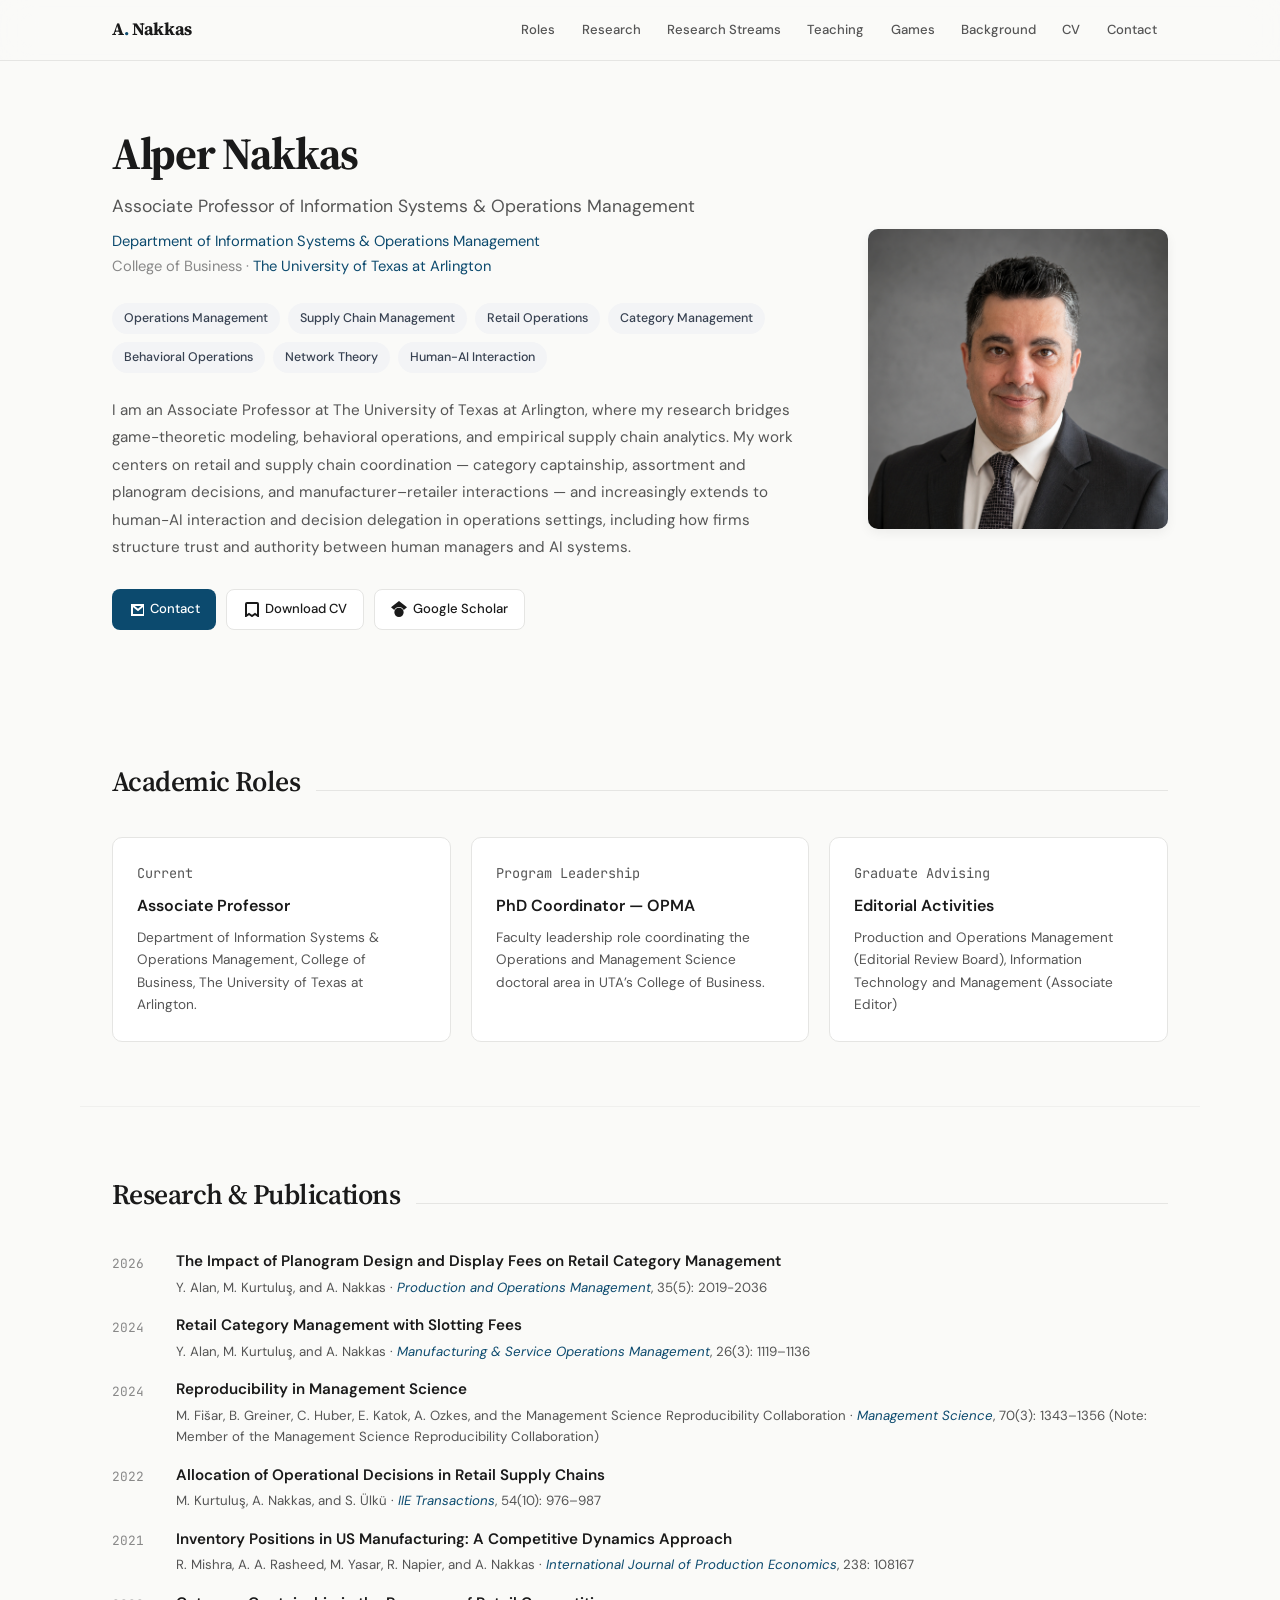
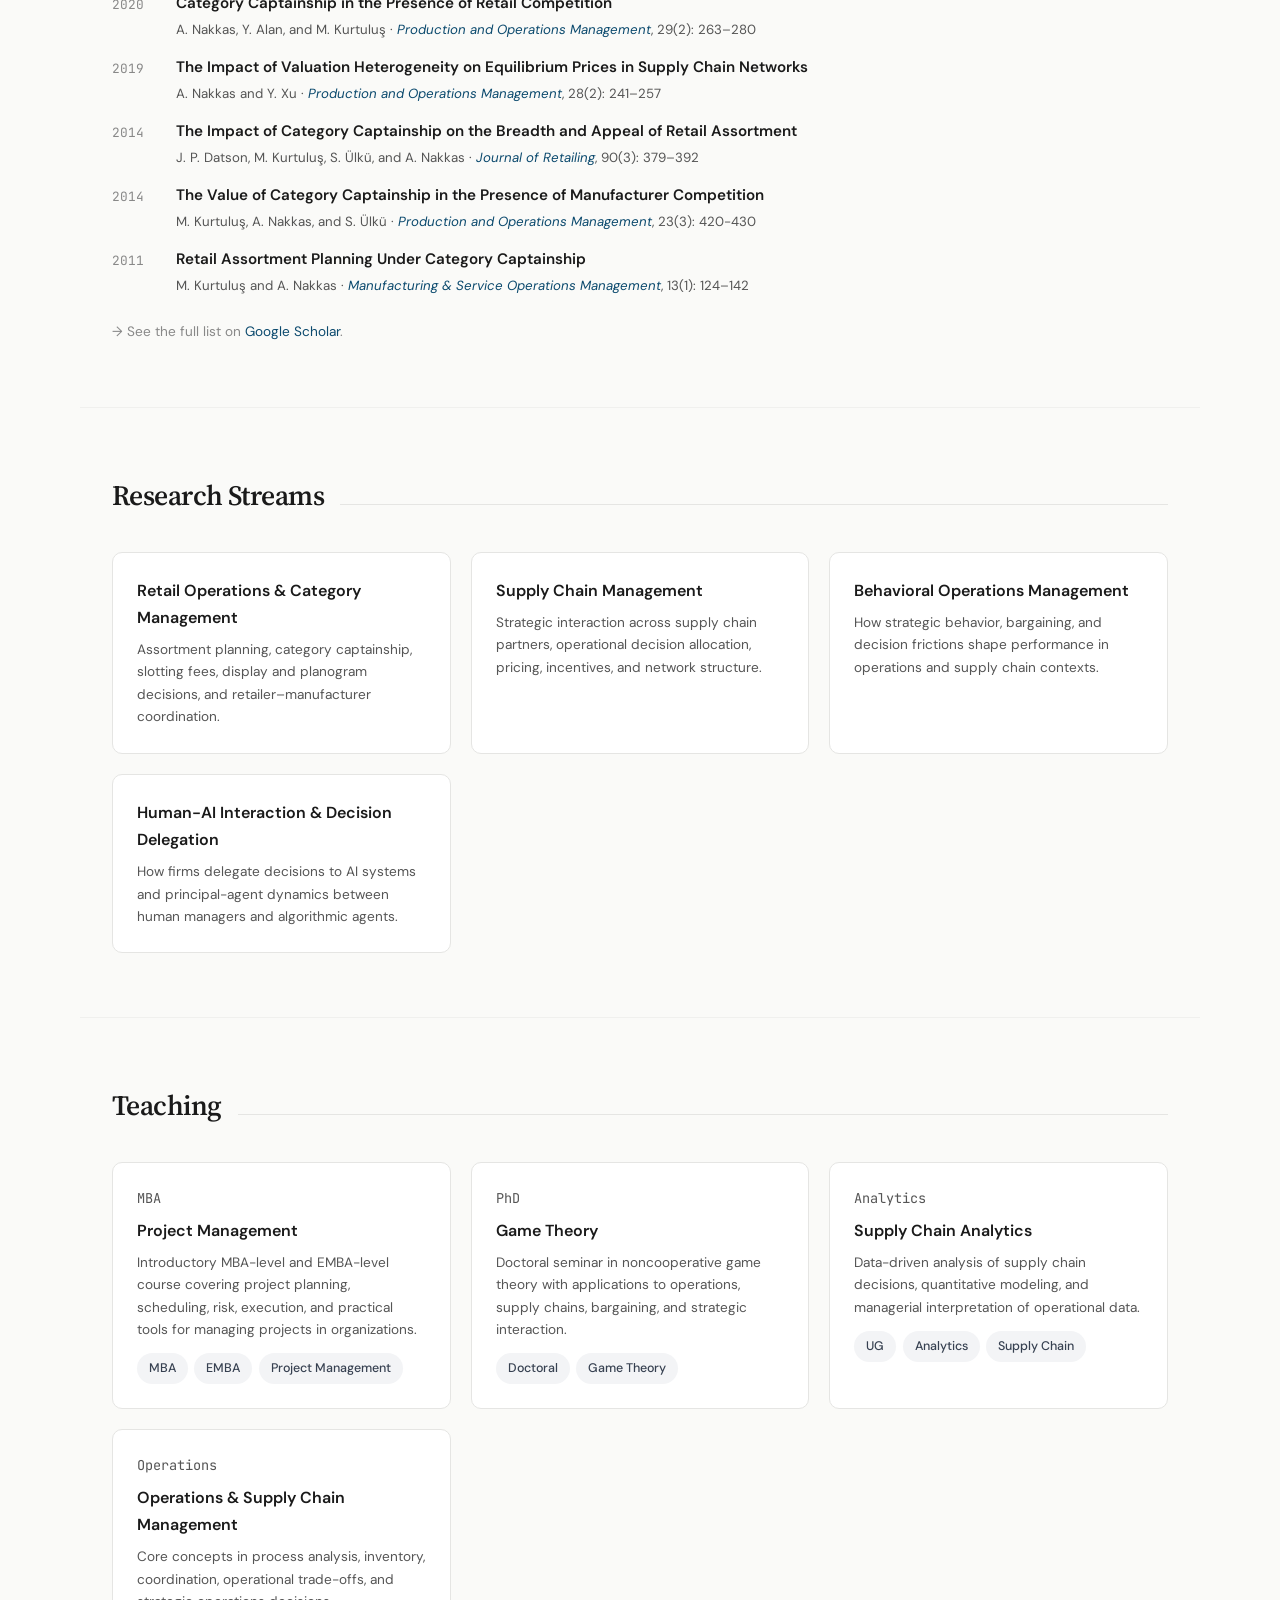
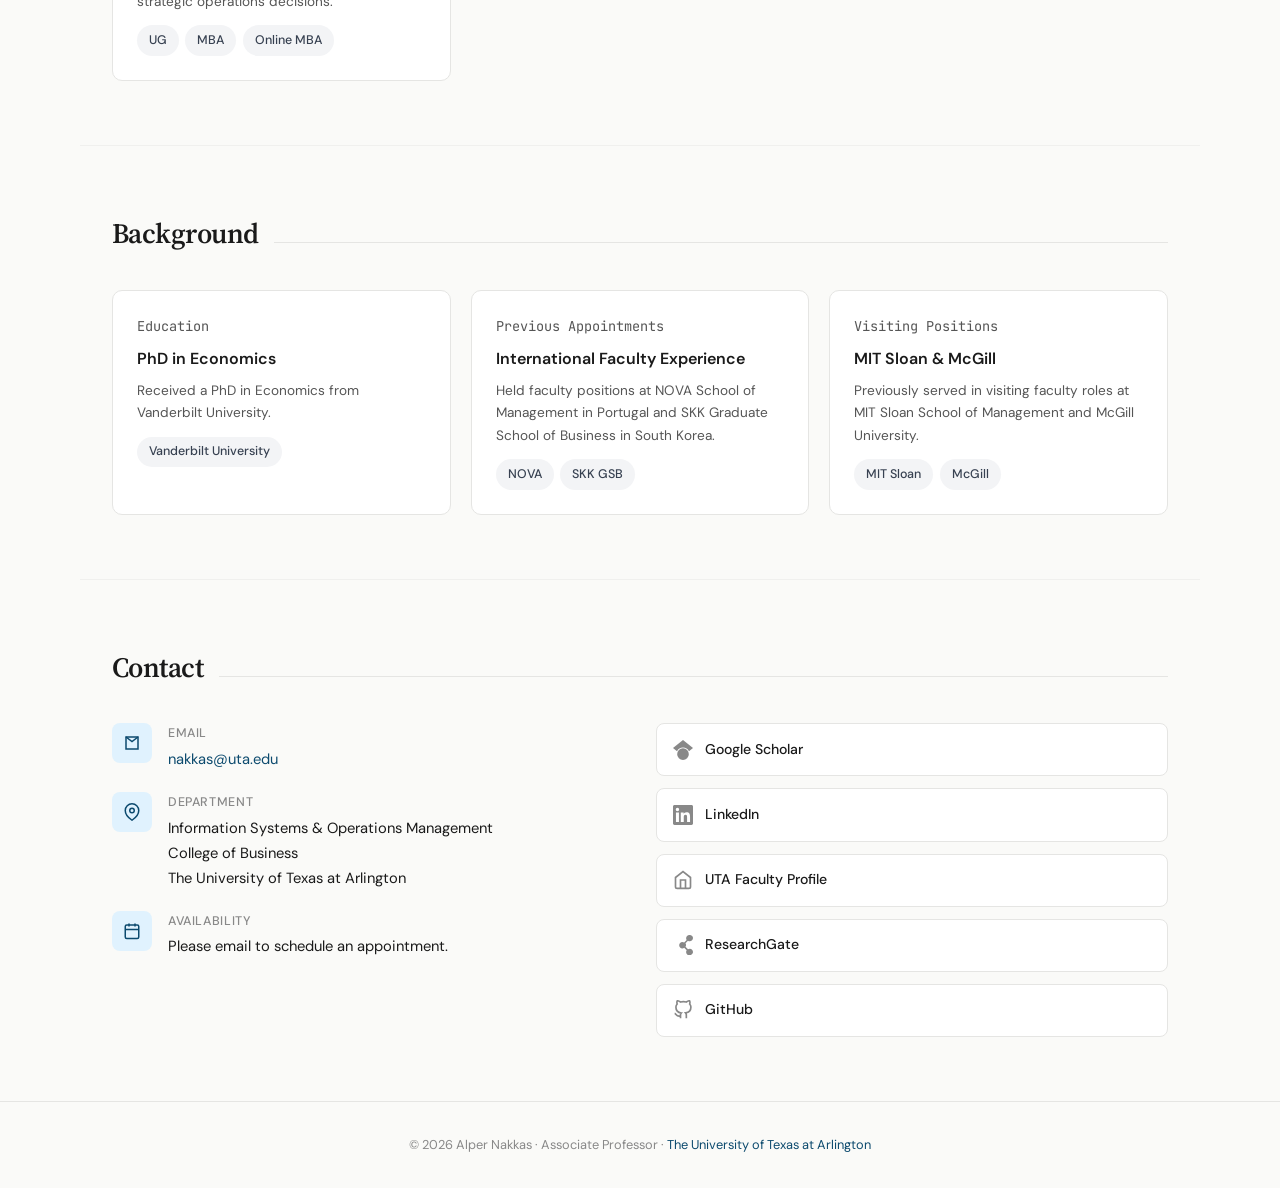
==== index.html @ 740a1074 "Update index.html" ====
<!DOCTYPE html>
<html lang="en">
<head>
    <meta charset="UTF-8">
    <meta name="viewport" content="width=device-width, initial-scale=1.0">
    <title>Dr. Alper Nakkas — Associate Professor, UT Arlington</title>
    <meta name="description" content="Alper Nakkas, Associate Professor of Information Systems and Operations Management at the University of Texas at Arlington. Research in operations management, supply chain management, retail collaboration, category management, and behavioral operations management.">
    <link rel="preconnect" href="https://fonts.googleapis.com">
    <link rel="preconnect" href="https://fonts.gstatic.com" crossorigin>
    <link href="https://fonts.googleapis.com/css2?family=Source+Serif+4:ital,opsz,wght@0,8..60,300;0,8..60,400;0,8..60,600;0,8..60,700;1,8..60,400&family=DM+Sans:ital,opsz,wght@0,9..40,300;0,9..40,400;0,9..40,500;0,9..40,600;1,9..40,400&family=JetBrains+Mono:wght@400;500&display=swap" rel="stylesheet">
    <style>
        :root {
            --bg: #FAFAF8;
            --bg-card: #FFFFFF;
            --text-primary: #1A1A1A;
            --text-secondary: #555555;
            --text-muted: #888888;
            --accent: #0C4A6E;
            --accent-light: #E0F2FE;
            --accent-hover: #075985;
            --border: #E5E5E3;
            --border-light: #F0F0EE;
            --tag-bg: #F3F4F6;
            --tag-text: #374151;
            --shadow-sm: 0 1px 2px rgba(0,0,0,0.04);
            --shadow-md: 0 4px 12px rgba(0,0,0,0.06);
            --shadow-lg: 0 8px 30px rgba(0,0,0,0.08);
            --radius: 10px;
            --serif: 'Source Serif 4', Georgia, serif;
            --sans: 'DM Sans', -apple-system, sans-serif;
            --mono: 'JetBrains Mono', monospace;
        }

        *, *::before, *::after { box-sizing: border-box; margin: 0; padding: 0; }

        html { scroll-behavior: smooth; font-size: 16px; }

        body {
            font-family: var(--sans);
            background: var(--bg);
            color: var(--text-primary);
            line-height: 1.7;
            -webkit-font-smoothing: antialiased;
        }

        nav {
            position: fixed;
            top: 0;
            width: 100%;
            z-index: 100;
            background: rgba(250,250,248,0.85);
            backdrop-filter: blur(16px);
            -webkit-backdrop-filter: blur(16px);
            border-bottom: 1px solid var(--border);
            transition: box-shadow 0.3s;
        }
        nav.scrolled { box-shadow: var(--shadow-sm); }

        .nav-inner {
            max-width: 1120px;
            margin: 0 auto;
            padding: 0 2rem;
            display: flex;
            align-items: center;
            justify-content: space-between;
            height: 60px;
        }
        .nav-logo {
            font-family: var(--serif);
            font-weight: 700;
            font-size: 1.1rem;
            color: var(--text-primary);
            text-decoration: none;
            letter-spacing: -0.02em;
        }
        .nav-logo span { color: var(--accent); }
        .nav-links { display: flex; gap: 0.25rem; align-items: center; }
        .nav-links a {
            text-decoration: none;
            color: var(--text-secondary);
            font-size: 0.82rem;
            font-weight: 500;
            padding: 0.4rem 0.7rem;
            border-radius: 6px;
            transition: all 0.2s;
        }
        .nav-links a:hover, .nav-links a.active {
            color: var(--accent);
            background: var(--accent-light);
        }

        .hamburger {
            display: none;
            background: none;
            border: none;
            cursor: pointer;
            padding: 0.5rem;
        }
        .hamburger svg { display: block; }

        .hero {
            max-width: 1120px;
            margin: 0 auto;
            padding: 8rem 2rem 4rem;
            display: grid;
            grid-template-columns: 1fr 300px;
            gap: 4rem;
            align-items: center;
        }
        .hero-text h1 {
            font-family: var(--serif);
            font-size: 2.8rem;
            font-weight: 700;
            line-height: 1.15;
            letter-spacing: -0.03em;
            margin-bottom: 0.75rem;
        }
        .hero-text .subtitle {
            font-size: 1.1rem;
            color: var(--text-secondary);
            margin-bottom: 0.5rem;
        }
        .hero-text .affiliation {
            font-size: 0.92rem;
            color: var(--text-muted);
            margin-bottom: 1.5rem;
        }
        .hero-text .affiliation a {
            color: var(--accent);
            text-decoration: none;
        }
        .hero-text .affiliation a:hover { text-decoration: underline; }
        .hero-bio {
            font-size: 0.95rem;
            color: var(--text-secondary);
            line-height: 1.8;
            margin-bottom: 1.75rem;
        }
        .hero-links { display: flex; gap: 0.6rem; flex-wrap: wrap; }
        .hero-links a {
            display: inline-flex;
            align-items: center;
            gap: 0.4rem;
            font-size: 0.82rem;
            font-weight: 500;
            padding: 0.5rem 1rem;
            border-radius: 8px;
            text-decoration: none;
            transition: all 0.2s;
        }
        .btn-primary {
            background: var(--accent);
            color: #fff;
        }
        .btn-primary:hover { background: var(--accent-hover); }
        .btn-outline {
            border: 1px solid var(--border);
            color: var(--text-primary);
            background: var(--bg-card);
        }
        .btn-outline:hover { border-color: var(--accent); color: var(--accent); }

        .hero-photo {
            width: 300px;
            border-radius: var(--radius);
            background: linear-gradient(135deg, var(--accent-light), #F0F4F8);
            display: flex;
            align-items: center;
            justify-content: center;
            overflow: hidden;
            box-shadow: var(--shadow-md);
        }
        .hero-photo img {
            width: 100%;
            height: auto;
            display: block;
        }
        .photo-placeholder {
            text-align: center;
            color: var(--accent);
            font-size: 0.85rem;
            padding: 1rem;
        }
        .photo-placeholder svg { margin-bottom: 0.5rem; }

        .interests {
            display: flex;
            gap: 0.5rem;
            flex-wrap: wrap;
            margin-bottom: 1.5rem;
        }
        .tag {
            display: inline-block;
            background: var(--tag-bg);
            color: var(--tag-text);
            font-size: 0.78rem;
            font-weight: 500;
            padding: 0.3rem 0.75rem;
            border-radius: 20px;
        }

        .section {
            max-width: 1120px;
            margin: 0 auto;
            padding: 4rem 2rem;
        }
        .section + .section { border-top: 1px solid var(--border-light); }

        .section-header {
            display: flex;
            align-items: baseline;
            gap: 1rem;
            margin-bottom: 2rem;
        }
        .section-header h2 {
            font-family: var(--serif);
            font-size: 1.75rem;
            font-weight: 600;
            letter-spacing: -0.02em;
        }
        .section-header .line {
            flex: 1;
            height: 1px;
            background: var(--border);
        }

        .card {
            background: var(--bg-card);
            border: 1px solid var(--border);
            border-radius: var(--radius);
            padding: 1.5rem;
            transition: box-shadow 0.25s, border-color 0.25s;
        }
        .card:hover {
            box-shadow: var(--shadow-md);
            border-color: #D1D5DB;
        }
        .card-grid {
            display: grid;
            grid-template-columns: repeat(auto-fill, minmax(320px, 1fr));
            gap: 1.25rem;
        }

        .pub-list { display: flex; flex-direction: column; gap: 1rem; }
        .pub-item {
            display: grid;
            grid-template-columns: 48px 1fr;
            gap: 1rem;
            align-items: start;
        }
        .pub-year {
            font-family: var(--mono);
            font-size: 0.8rem;
            color: var(--text-muted);
            padding-top: 0.15rem;
        }
        .pub-content h3 {
            font-size: 0.95rem;
            font-weight: 600;
            line-height: 1.5;
            margin-bottom: 0.25rem;
        }
        .pub-content h3 a {
            color: var(--text-primary);
            text-decoration: none;
        }
        .pub-content h3 a:hover { color: var(--accent); }
        .pub-meta {
            font-size: 0.83rem;
            color: var(--text-secondary);
            line-height: 1.6;
        }
        .pub-meta em { font-style: italic; color: var(--accent); }
        .pub-links { margin-top: 0.4rem; display: flex; gap: 0.5rem; flex-wrap: wrap; }
        .pub-links a {
            font-size: 0.75rem;
            font-weight: 500;
            padding: 0.2rem 0.6rem;
            border-radius: 5px;
            text-decoration: none;
            border: 1px solid var(--border);
            color: var(--text-secondary);
            transition: all 0.2s;
        }
        .pub-links a:hover { border-color: var(--accent); color: var(--accent); }

        .role-card h3,
        .stream-card h3,
        .course-card h3,
        .profile-card h3 {
            font-size: 1rem;
            font-weight: 600;
            margin-bottom: 0.5rem;
        }

        .role-card p,
        .stream-card p,
        .course-card p,
        .profile-card p {
            font-size: 0.85rem;
            color: var(--text-secondary);
            line-height: 1.65;
        }

        .meta-line {
            font-family: var(--mono);
            font-size: 0.78rem;
            color: var(--accent);
            margin-bottom: 0.45rem;
        }

        .course-tags,
        .profile-tags {
            margin-top: 0.75rem;
            display: flex;
            gap: 0.4rem;
            flex-wrap: wrap;
        }

        .contact-grid {
            display: grid;
            grid-template-columns: 1fr 1fr;
            gap: 2rem;
        }
        .contact-info-list { display: flex; flex-direction: column; gap: 1.25rem; }
        .contact-item {
            display: flex;
            gap: 1rem;
            align-items: start;
        }
        .contact-item .icon-box {
            width: 40px;
            height: 40px;
            border-radius: 8px;
            background: var(--accent-light);
            display: flex;
            align-items: center;
            justify-content: center;
            flex-shrink: 0;
        }
        .contact-item .icon-box svg { color: var(--accent); }
        .contact-item .label {
            font-size: 0.78rem;
            color: var(--text-muted);
            font-weight: 500;
            text-transform: uppercase;
            letter-spacing: 0.05em;
            margin-bottom: 0.15rem;
        }
        .contact-item .value {
            font-size: 0.92rem;
            color: var(--text-primary);
        }
        .contact-item .value a {
            color: var(--accent);
            text-decoration: none;
        }
        .contact-item .value a:hover { text-decoration: underline; }

        .connect-links {
            display: flex;
            flex-direction: column;
            gap: 0.75rem;
        }
        .connect-link {
            display: flex;
            align-items: center;
            gap: 0.75rem;
            padding: 0.85rem 1rem;
            border-radius: 8px;
            border: 1px solid var(--border);
            background: var(--bg-card);
            text-decoration: none;
            color: var(--text-primary);
            font-size: 0.88rem;
            font-weight: 500;
            transition: all 0.2s;
        }
        .connect-link:hover {
            border-color: var(--accent);
            color: var(--accent);
            box-shadow: var(--shadow-sm);
        }
        .connect-link svg { color: var(--text-muted); }
        .connect-link:hover svg { color: var(--accent); }

        footer {
            border-top: 1px solid var(--border);
            padding: 2rem;
            text-align: center;
            font-size: 0.8rem;
            color: var(--text-muted);
        }
        footer a { color: var(--accent); text-decoration: none; }
        footer a:hover { text-decoration: underline; }

        .fade-in {
            opacity: 1;
            transform: translateY(0);
            transition: opacity 0.5s ease, transform 0.5s ease;
        }
        .fade-in.will-animate {
            opacity: 0;
            transform: translateY(16px);
        }
        .fade-in.visible {
            opacity: 1;
            transform: translateY(0);
        }

        @media (max-width: 768px) {
            .hero {
                grid-template-columns: 1fr;
                gap: 2rem;
                padding: 6rem 1.25rem 2.5rem;
            }
            .hero-photo {
                width: 200px;
                order: -1;
                margin: 0 auto;
            }
            .hero-text h1 { font-size: 2rem; }
            .section { padding: 2.5rem 1.25rem; }
            .section-header h2 { font-size: 1.4rem; }
            .card-grid { grid-template-columns: 1fr; }
            .contact-grid { grid-template-columns: 1fr; }
            .nav-links { display: none; }
            .nav-links.open {
                display: flex;
                flex-direction: column;
                position: absolute;
                top: 60px;
                left: 0;
                right: 0;
                background: var(--bg);
                border-bottom: 1px solid var(--border);
                padding: 1rem;
                box-shadow: var(--shadow-md);
            }
            .hamburger { display: block; }
        }
    </style>
</head>
<body>

    <!-- ═══ NAVIGATION ═══ -->
    <nav id="navbar">
        <div class="nav-inner">
            <a href="#" class="nav-logo">A<span>.</span> Nakkas</a>
            <div class="nav-links" id="navLinks">
                <a href="#roles">Roles</a>
                <a href="#research">Research</a>
                <a href="#streams">Research Streams</a>
                <a href="#teaching">Teaching</a>
                <a href="games.html">Games</a> 
                <a href="#profile">Background</a>
                <a href="https://alpernakkas.github.io/cv/AlperNakkas_CV-2026.pdf" target="_blank" rel="noopener">CV</a>
                <a href="#contact">Contact</a>
            </div>
            <button class="hamburger" onclick="document.getElementById('navLinks').classList.toggle('open')" aria-label="Menu">
                <svg width="24" height="24" fill="none" stroke="currentColor" stroke-width="2"><path d="M4 6h16M4 12h16M4 18h16"/></svg>
            </button>
        </div>
    </nav>

    <!-- ═══ HERO ═══ -->
    <section class="hero">
        <div class="hero-text">
            <h1>Alper Nakkas</h1>
            <p class="subtitle">Associate Professor of Information Systems &amp; Operations Management</p>
            <p class="affiliation">
                <a href="https://www.uta.edu/academics/schools-colleges/business/departments/information-systems-and-operations-management" target="_blank" rel="noopener">Department of Information Systems &amp; Operations Management</a><br>
                College of Business · <a href="https://www.uta.edu" target="_blank" rel="noopener">The University of Texas at Arlington</a>
            </p>
            <div class="interests">
                <span class="tag">Operations Management</span>
                <span class="tag">Supply Chain Management</span>
                <span class="tag">Retail Operations</span>
                <span class="tag">Category Management</span>
                <span class="tag">Behavioral Operations</span>
                <span class="tag">Network Theory</span>
                 <span class="tag">Human-AI Interaction </span>
            </div>
            <p class="hero-bio">
               I am an Associate Professor at The University of Texas at Arlington, where my research bridges game-theoretic
               modeling, behavioral operations, and empirical supply chain analytics. My work centers on retail and supply
               chain coordination — category captainship, assortment and planogram decisions, and manufacturer–retailer
               interactions — and increasingly extends to human-AI interaction and decision delegation in operations
               settings, including how firms structure trust and authority between human managers and AI systems.
            </p>
            <div class="hero-links">
                <a href="mailto:nakkas@uta.edu" class="btn-primary">
                    <svg width="16" height="16" fill="none" stroke="currentColor" stroke-width="2"><path d="M4 4h12v10H4z"/><path d="M4 4l6 5 6-5"/></svg>
                    Contact
                </a>
                <a href="https://alpernakkas.github.io/cv/AlperNakkas_CV-2026.pdf" target="_blank" rel="noopener" class="btn-outline">
                    <svg width="16" height="16" fill="none" stroke="currentColor" stroke-width="2"><path d="M12 2H4a1 1 0 00-1 1v12l3-2 3 2 3-2 3 2V3a1 1 0 00-1-1z"/></svg>
                    Download CV
                </a>
                <a href="https://scholar.google.com/citations?hl=en&user=ZWYSu2cAAAAJ" target="_blank" rel="noopener" class="btn-outline">
                    <svg width="16" height="16" viewBox="0 0 24 24" fill="currentColor"><path d="M12 24a7 7 0 1 1 0-14 7 7 0 0 1 0 14zm0-24L0 9.5l4.838 3.94A8 8 0 0 1 12 9a8 8 0 0 1 7.162 4.44L24 9.5z"/></svg>
                    Google Scholar
                </a>
            </div>
        </div>
        <div class="sphere-container">
            <div class="hero-photo">
                <img src="images/an-headshot.png" alt="Dr. Alper Nakkas">
            </div>
        </div>  
    </section>

    <!-- ═══ ROLES ═══ -->
    <section class="section fade-in" id="roles">
        <div class="section-header">
            <h2>Academic Roles</h2>
            <div class="line"></div>
        </div>
        <div class="card-grid">
            <div class="card role-card">
                <p class="meta-line">Current</p>
                <h3>Associate Professor</h3>
                <p>Department of Information Systems &amp; Operations Management, College of Business, The University of Texas at Arlington.</p>
            </div>
            <div class="card role-card">
                <p class="meta-line">Program Leadership</p>
                <h3>PhD Coordinator — OPMA</h3>
                <p>Faculty leadership role coordinating the Operations and Management Science doctoral area in UTA’s College of Business.</p>
            </div>
            <div class="card role-card">
                <p class="meta-line">Graduate Advising</p>
                <h3>Editorial Activities</h3>
                <p> Production and Operations Management (Editorial Review Board), Information Technology and Management (Associate Editor)</p>
            </div>
        </div>
    </section>

    <!-- ═══ RESEARCH & PUBLICATIONS ═══ -->
    <section class="section fade-in" id="research">
        <div class="section-header">
            <h2>Research &amp; Publications</h2>
            <div class="line"></div>
        </div>
        <div class="pub-list">
            <div class="pub-item">
                <div class="pub-year">2026</div>
                <div class="pub-content">
                    <h3><a href="https://doi.org/10.1177/10591478251398330" target="_blank" rel="noopener">The Impact of Planogram Design and Display Fees on Retail Category Management</a></h3>
                    <p class="pub-meta">Y. Alan, M. Kurtuluş, and A. Nakkas  · <em>Production and Operations Management</em>, 35(5): 2019-2036</p>
                </div>
            </div>

            <div class="pub-item">
                <div class="pub-year">2024</div>
                <div class="pub-content">
                    <h3><a href="https://doi.org/10.1287/msom.2022.0143" target="_blank" rel="noopener">Retail Category Management with Slotting Fees</a></h3>
                    <p class="pub-meta">Y. Alan, M. Kurtuluş, and A. Nakkas · <em>Manufacturing &amp; Service Operations Management</em>, 26(3): 1119–1136</p>
                </div>
            </div>

            <div class="pub-item">
                <div class="pub-year">2024</div>
                <div class="pub-content">
                    <h3><a href="https://doi.org/10.1287/mnsc.2023.03556" target="_blank" rel="noopener">Reproducibility in Management Science</a></h3>
                    <p class="pub-meta">M. Fišar, B. Greiner, C. Huber, E. Katok, A. Ozkes, and the Management Science Reproducibility Collaboration · <em>Management Science</em>, 70(3): 1343–1356 (Note: Member of the Management Science Reproducibility Collaboration)</p>
                </div>
            </div>

            <div class="pub-item">
                <div class="pub-year">2022</div>
                <div class="pub-content">
                    <h3><a href="https://doi.org/10.1080/24725854.2021.2008065" target="_blank" rel="noopener">Allocation of Operational Decisions in Retail Supply Chains</a></h3>
                    <p class="pub-meta">M. Kurtuluş, A. Nakkas, and S. Ülkü · <em>IIE Transactions</em>, 54(10): 976–987</p>
                </div>
            </div>

            <div class="pub-item">
                <div class="pub-year">2021</div>
                <div class="pub-content">
                    <h3><a href="https://doi.org/10.1016/j.ijpe.2021.108167" target="_blank" rel="noopener">Inventory Positions in US Manufacturing: A Competitive Dynamics Approach</a></h3>
                    <p class="pub-meta">R. Mishra, A. A. Rasheed, M. Yasar, R. Napier, and A. Nakkas · <em>International Journal of Production Economics</em>, 238: 108167</p>
                </div>
            </div>

            <div class="pub-item">
                <div class="pub-year">2020</div>
                <div class="pub-content">
                    <h3><a href="https://doi.org/10.1111/poms.13109" target="_blank" rel="noopener">Category Captainship in the Presence of Retail Competition</a></h3>
                    <p class="pub-meta"> A. Nakkas, Y. Alan, and M. Kurtuluş · <em>Production and Operations Management</em>, 29(2): 263–280</p>
                </div>
            </div>

            <div class="pub-item">
                <div class="pub-year">2019</div>
                <div class="pub-content">
                    <h3><a href="https://doi.org/10.1111/poms.12901" target="_blank" rel="noopener">The Impact of Valuation Heterogeneity on Equilibrium Prices in Supply Chain Networks</a></h3>
                    <p class="pub-meta">A. Nakkas and Y. Xu · <em>Production and Operations Management</em>, 28(2): 241–257</p>
                </div>
            </div>

            <div class="pub-item">
                <div class="pub-year">2014</div>
                <div class="pub-content">
                    <h3><a href="https://doi.org/10.1016/j.jretai.2014.02.001" target="_blank" rel="noopener">The Impact of Category Captainship on the Breadth and Appeal of Retail Assortment</a></h3>
                    <p class="pub-meta">J. P. Datson, M. Kurtuluş, S. Ülkü, and A. Nakkas · <em>Journal of Retailing</em>, 90(3): 379–392</p>
                </div>
            </div>

            <div class="pub-item">
                <div class="pub-year">2014</div>
                <div class="pub-content">
                    <h3><a href="https://doi.org/10.1111/poms.12062" target="_blank" rel="noopener">The Value of Category Captainship in the Presence of Manufacturer Competition</a></h3>
                    <p class="pub-meta"> M. Kurtuluş, A. Nakkas, and S. Ülkü · <em>Production and Operations Management</em>, 23(3): 420-430</p>
                </div>
            </div>

            <div class="pub-item">
                <div class="pub-year">2011</div>
                <div class="pub-content">
                    <h3><a href="https://doi.org/10.1287/msom.1100.0309" target="_blank" rel="noopener">Retail Assortment Planning Under Category Captainship</a></h3>
                    <p class="pub-meta">M. Kurtuluş and A. Nakkas · <em>Manufacturing &amp; Service Operations Management</em>, 13(1): 124–142</p>
                </div>
            </div>
        </div>

        <p style="margin-top:1.5rem; font-size:0.85rem; color:var(--text-muted);">
            → See the full list on
            <a href="https://scholar.google.com/citations?hl=en&user=ZWYSu2cAAAAJ" style="color:var(--accent); text-decoration:none;" target="_blank" rel="noopener">Google Scholar</a>.
    </section>

    <!-- ═══ RESEARCH STREAMS ═══ -->
    <section class="section fade-in" id="streams">
        <div class="section-header">
            <h2>Research Streams</h2>
            <div class="line"></div>
        </div>
        <div class="card-grid">
            <div class="card stream-card">
                <h3>Retail Operations &amp; Category Management</h3>
                <p>Assortment planning, category captainship, slotting fees, display and planogram decisions, and retailer–manufacturer coordination.</p>
            </div>
            <div class="card stream-card">
                <h3>Supply Chain Management</h3>
                <p>Strategic interaction across supply chain partners, operational decision allocation, pricing, incentives, and network structure.</p>
            </div>
            <div class="card stream-card">
                <h3>Behavioral Operations Management</h3>
                <p>How strategic behavior, bargaining, and decision frictions shape performance in operations and supply chain contexts.</p>
            </div>
            <div class="card stream-card">
                <h3>Human-AI Interaction & Decision Delegation</h3>
                <p>How firms delegate decisions to AI systems and principal-agent dynamics between human managers and algorithmic agents.</p>
            </div>
        </div>
    </section>

    <!-- ═══ TEACHING ═══ -->
    <section class="section fade-in" id="teaching">
        <div class="section-header">
            <h2>Teaching</h2>
            <div class="line"></div>
        </div>
        <div class="card-grid">
            <div class="card course-card">
                <p class="meta-line">MBA</p>
                <h3>Project Management</h3>
                <p>Introductory MBA-level and EMBA-level course covering project planning, scheduling, risk, execution, and practical tools for managing projects in organizations.</p>
                <div class="course-tags">
                    <span class="tag">MBA</span>
                    <span class="tag">EMBA</span>
                    <span class="tag">Project Management</span>
                </div>
            </div>
            <div class="card course-card">
                <p class="meta-line">PhD</p>
                <h3>Game Theory</h3>
                <p>Doctoral seminar in noncooperative game theory with applications to operations, supply chains, bargaining, and strategic interaction.</p>
                <div class="course-tags">
                    <span class="tag">Doctoral</span>
                    <span class="tag">Game Theory</span>
                </div>
            </div>
            <div class="card course-card">
                <p class="meta-line">Analytics</p>
                <h3>Supply Chain Analytics</h3>
                <p>Data-driven analysis of supply chain decisions, quantitative modeling, and managerial interpretation of operational data.</p>
                <div class="course-tags">
                    <span class="tag">UG</span>
                    <span class="tag">Analytics</span>
                    <span class="tag">Supply Chain</span>
                </div>
            </div>
            <div class="card course-card">
                <p class="meta-line">Operations</p>
                <h3>Operations &amp; Supply Chain Management</h3>
                <p>Core concepts in process analysis, inventory, coordination, operational trade-offs, and strategic operations decisions.</p>
                <div class="course-tags">
                    <span class="tag">UG</span>
                    <span class="tag">MBA</span>
                    <span class="tag">Online MBA</span>
                </div>
            </div>
        </div>
    </section>

    <!-- ═══ BACKGROUND ═══ -->
    <section class="section fade-in" id="profile">
        <div class="section-header">
            <h2>Background</h2>
            <div class="line"></div>
        </div>
        <div class="card-grid">
            <div class="card profile-card">
                <p class="meta-line">Education</p>
                <h3>PhD in Economics</h3>
                <p>Received a PhD in Economics from Vanderbilt University.</p>
                <div class="profile-tags">
                    <span class="tag">Vanderbilt University</span>
                </div>
            </div>
            <div class="card profile-card">
                <p class="meta-line">Previous Appointments</p>
                <h3>International Faculty Experience</h3>
                <p>Held faculty positions at NOVA School of Management in Portugal and SKK Graduate School of Business in South Korea.</p>
                <div class="profile-tags">
                    <span class="tag">NOVA</span>
                    <span class="tag">SKK GSB</span>
                </div>
            </div>
            <div class="card profile-card">
                <p class="meta-line">Visiting Positions</p>
                <h3>MIT Sloan &amp; McGill</h3>
                <p>Previously served in visiting faculty roles at MIT Sloan School of Management and McGill University.</p>
                <div class="profile-tags">
                    <span class="tag">MIT Sloan</span>
                    <span class="tag">McGill</span>
                </div>
            </div>
        </div>
    </section>

    <!-- ═══ CONTACT ═══ -->
    <section class="section fade-in" id="contact">
        <div class="section-header">
            <h2>Contact</h2>
            <div class="line"></div>
        </div>
        <div class="contact-grid">
            <div class="contact-info-list">
                <div class="contact-item">
                    <div class="icon-box">
                        <svg width="18" height="18" fill="none" stroke="currentColor" stroke-width="2" viewBox="0 0 24 24"><path d="M4 4h16v16H4z"/><path d="M4 4l8 6 8-6"/></svg>
                    </div>
                    <div>
                        <p class="label">Email</p>
                        <p class="value"><a href="mailto:nakkas@uta.edu">nakkas@uta.edu</a></p>
                    </div>
                </div>

                <div class="contact-item">
                    <div class="icon-box">
                        <svg width="18" height="18" fill="none" stroke="currentColor" stroke-width="2" viewBox="0 0 24 24"><path d="M21 10c0 7-9 13-9 13s-9-6-9-13a9 9 0 0118 0z"/><circle cx="12" cy="10" r="3"/></svg>
                    </div>
                    <div>
                        <p class="label">Department</p>
                        <p class="value">Information Systems &amp; Operations Management<br>College of Business<br>The University of Texas at Arlington</p>
                    </div>
                </div>

                <div class="contact-item">
                    <div class="icon-box">
                        <svg width="18" height="18" fill="none" stroke="currentColor" stroke-width="2" viewBox="0 0 24 24"><rect x="3" y="4" width="18" height="18" rx="2"/><path d="M16 2v4M8 2v4M3 10h18"/></svg>
                    </div>
                    <div>
                        <p class="label">Availability</p>
                        <p class="value">Please email to schedule an appointment.</p>
                    </div>
                </div>
            </div>

            <div class="connect-links">
                <a href="https://scholar.google.com/citations?hl=en&user=ZWYSu2cAAAAJ" target="_blank" class="connect-link">
                    <svg width="20" height="20" viewBox="0 0 24 24" fill="currentColor"><path d="M12 24a7 7 0 1 1 0-14 7 7 0 0 1 0 14zm0-24L0 9.5l4.838 3.94A8 8 0 0 1 12 9a8 8 0 0 1 7.162 4.44L24 9.5z"/></svg>
                    Google Scholar
                </a>
                <a href="https://www.linkedin.com/in/alper-nakkas-0762641a/" target="_blank" class="connect-link">
                    <svg width="20" height="20" viewBox="0 0 24 24" fill="currentColor"><path d="M20.447 20.452h-3.554v-5.569c0-1.328-.027-3.037-1.852-3.037-1.853 0-2.136 1.445-2.136 2.939v5.667H9.351V9h3.414v1.561h.046c.477-.9 1.637-1.85 3.37-1.85 3.601 0 4.267 2.37 4.267 5.455v6.286zM5.337 7.433a2.062 2.062 0 01-2.063-2.065 2.064 2.064 0 112.063 2.065zm1.782 13.019H3.555V9h3.564v11.452zM22.225 0H1.771C.792 0 0 .774 0 1.729v20.542C0 23.227.792 24 1.771 24h20.451C23.2 24 24 23.227 24 22.271V1.729C24 .774 23.2 0 22.222 0h.003z"/></svg>
                    LinkedIn
                </a>
                <a href="https://www.uta.edu/academics/faculty/profile?user=nakkas" target="_blank" class="connect-link">
                    <svg width="20" height="20" fill="none" stroke="currentColor" stroke-width="2" viewBox="0 0 24 24"><path d="M3 9l9-7 9 7v11a2 2 0 01-2 2H5a2 2 0 01-2-2z"/><path d="M9 22V12h6v10"/></svg>
                    UTA Faculty Profile
                </a>
                <a href="https://www.researchgate.net/profile/Alper-Nakkas-2" target="_blank" class="connect-link">
                    <svg width="20" height="20" viewBox="0 0 24 24" fill="currentColor"><path d="M19.586 0c-2.123 0-3.845 1.726-3.845 3.855 0 .803.241 1.546.666 2.166l-2.99 2.996c-.62-.424-1.362-.665-2.163-.665-2.123 0-3.845 1.726-3.845 3.855s1.722 3.855 3.845 3.855c.803 0 1.546-.241 2.166-.666l2.996 2.99c-.424.62-.665 1.362-.665 2.163 0 2.123 1.726 3.845 3.855 3.845S24 22.517 24 20.394c0-2.123-1.726-3.845-3.855-3.845-.803 0-1.546.241-2.166.666l-2.996-2.99c.424-.62.665-1.362.665-2.163 0-.803-.241-1.546-.666-2.166l2.99-2.996c.62.424 1.362.665 2.163.665C22.258 7.565 24 5.839 24 3.716 24 1.593 22.274 0 20.145 0h-.559z"/></svg>
                    ResearchGate
                </a>
                <a href="#" class="connect-link">
                    <svg width="20" height="20" fill="none" stroke="currentColor" stroke-width="2" viewBox="0 0 24 24"><path d="M9 19c-5 1.5-5-2.5-7-3m14 6v-3.87a3.37 3.37 0 00-.94-2.61c3.14-.35 6.44-1.54 6.44-7A5.44 5.44 0 0020 4.77 5.07 5.07 0 0019.91 1S18.73.65 16 2.48a13.38 13.38 0 00-7 0C6.27.65 5.09 1 5.09 1A5.07 5.07 0 005 4.77a5.44 5.44 0 00-1.5 3.78c0 5.42 3.3 6.61 6.44 7A3.37 3.37 0 009 18.13V22"/></svg>
                    GitHub
                </a>
            </div>
        </div>
    </section>

    <!-- ═══ FOOTER ═══ -->
    <footer>
        <p>&copy; 2026 Alper Nakkas · Associate Professor · <a href="https://www.uta.edu" target="_blank" rel="noopener">The University of Texas at Arlington</a></p>
    </footer>

    <!-- ═══ SCRIPTS ═══ -->
    <script>
        const nav = document.getElementById('navbar');
        window.addEventListener('scroll', () => {
            nav.classList.toggle('scrolled', window.scrollY > 20);
        });

        document.querySelectorAll('.nav-links a').forEach(link => {
            link.addEventListener('click', () => {
                document.getElementById('navLinks').classList.remove('open');
            });
        });

        document.querySelectorAll('.fade-in').forEach(el => el.classList.add('will-animate'));
        const observer = new IntersectionObserver((entries) => {
            entries.forEach(entry => {
                if (entry.isIntersecting) {
                    entry.target.classList.add('visible');
                }
            });
        }, { threshold: 0.1, rootMargin: '0px 0px -40px 0px' });

        document.querySelectorAll('.fade-in').forEach(el => observer.observe(el));

        const sections = document.querySelectorAll('section[id]');
        const navLinks = document.querySelectorAll('.nav-links a[href^="#"]');

        window.addEventListener('scroll', () => {
            let current = '';
            sections.forEach(section => {
                const sectionTop = section.offsetTop - 90;
                if (window.scrollY >= sectionTop) current = section.getAttribute('id');
            });

            navLinks.forEach(link => {
                link.classList.remove('active');
                if (link.getAttribute('href') === '#' + current) {
                    link.classList.add('active');
                }
            });
        });
    </script>
</body>
</html>
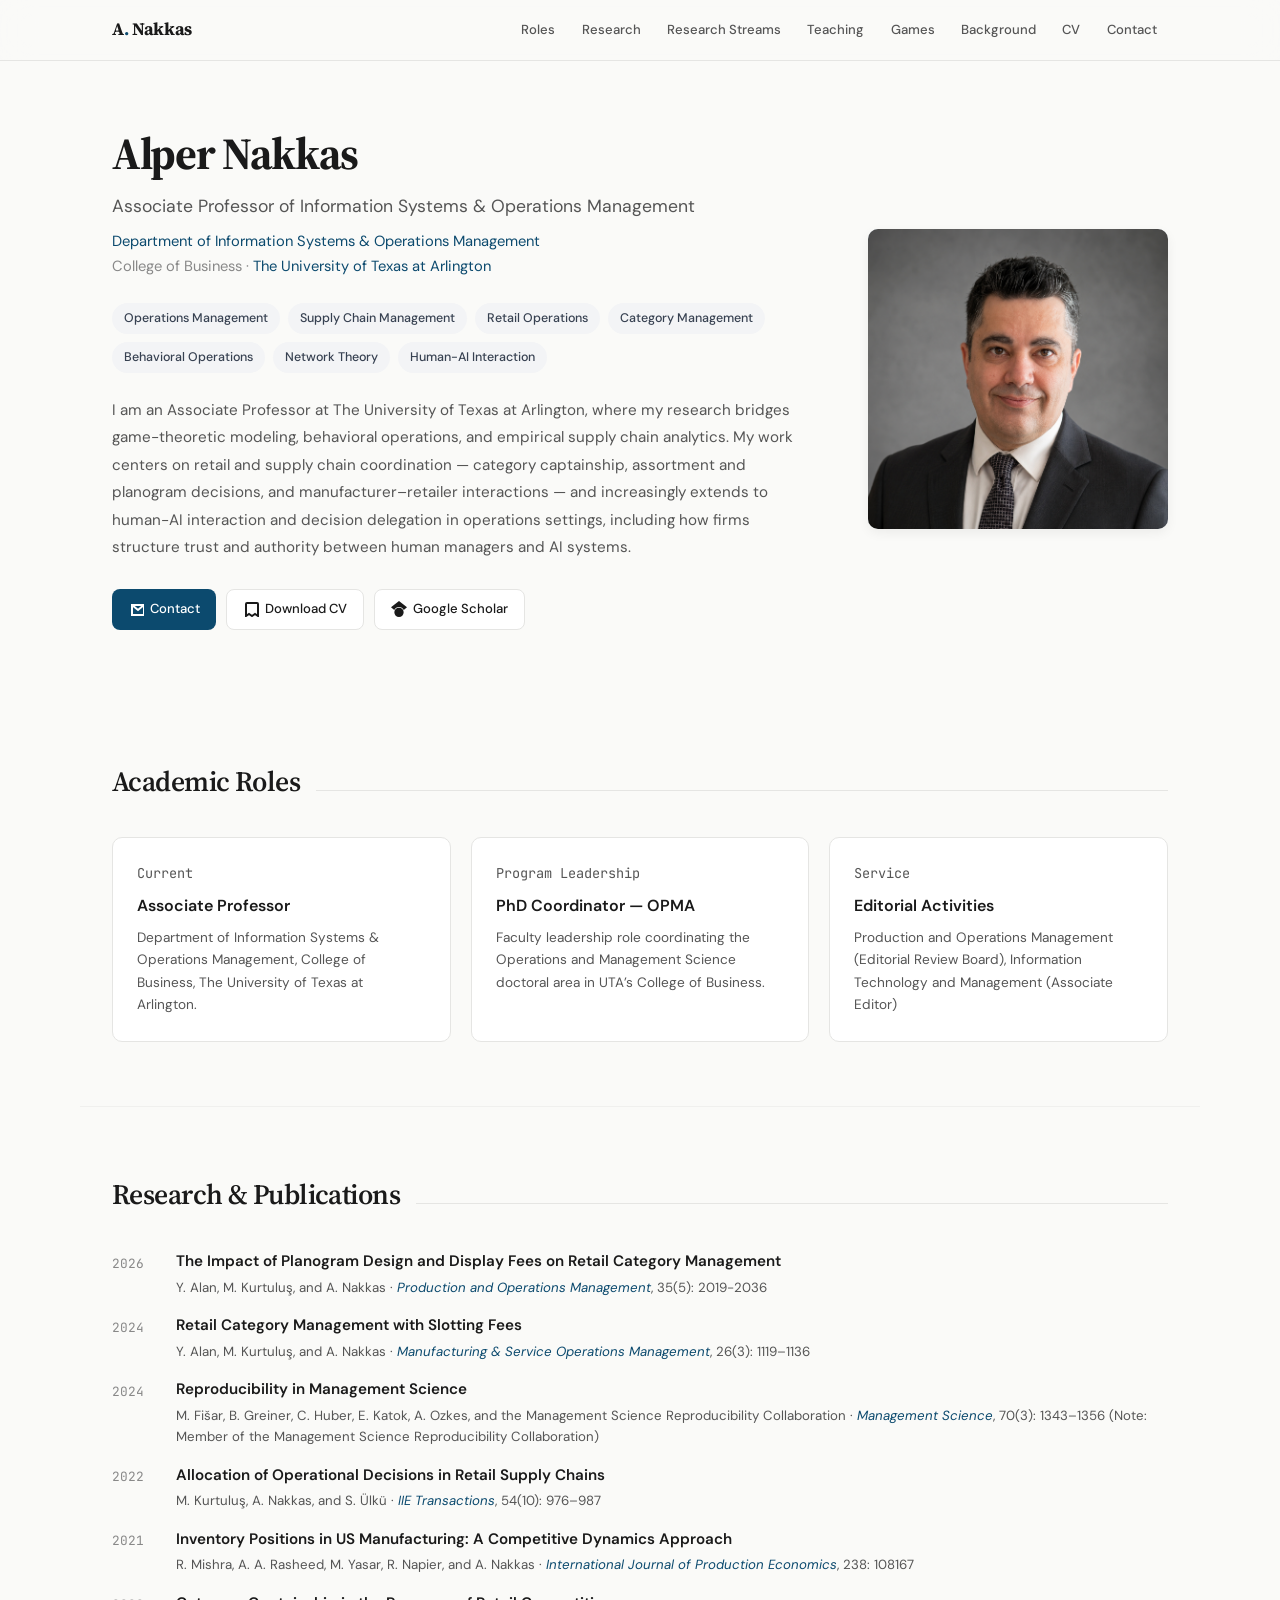
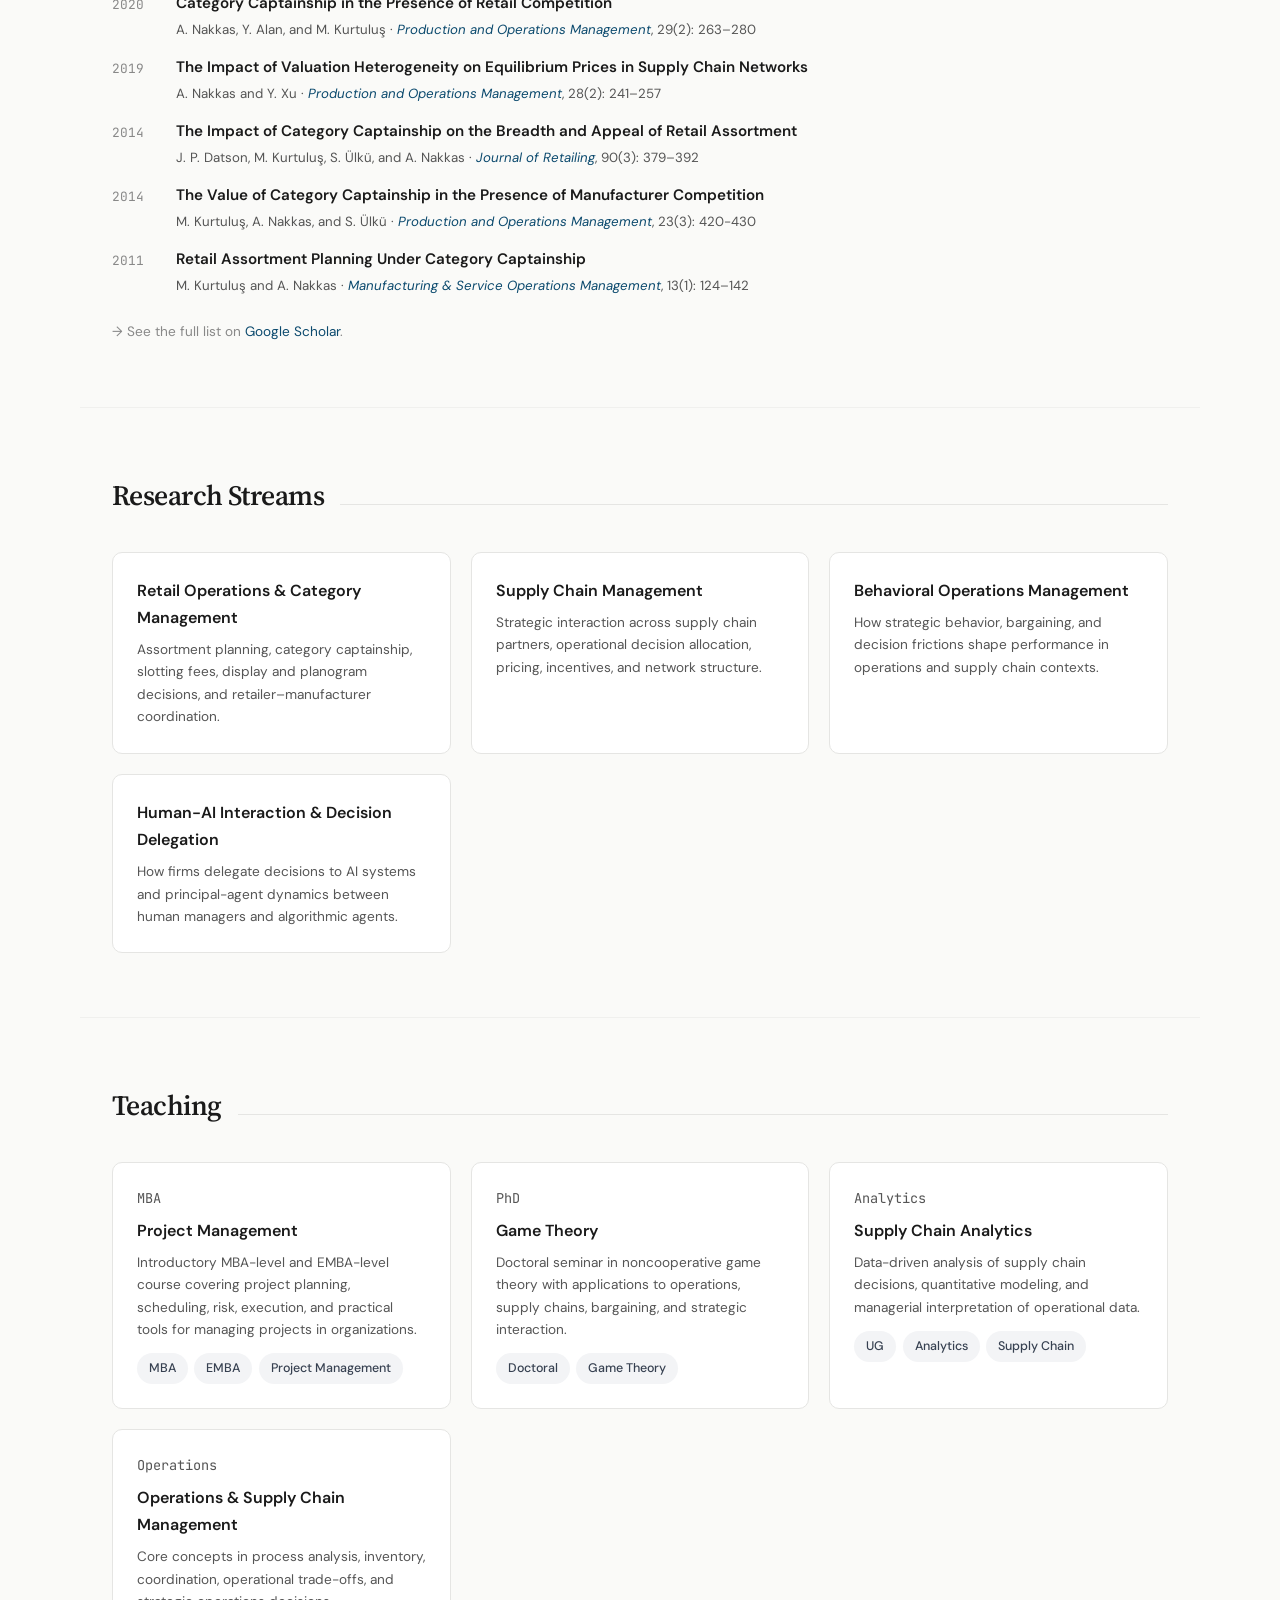
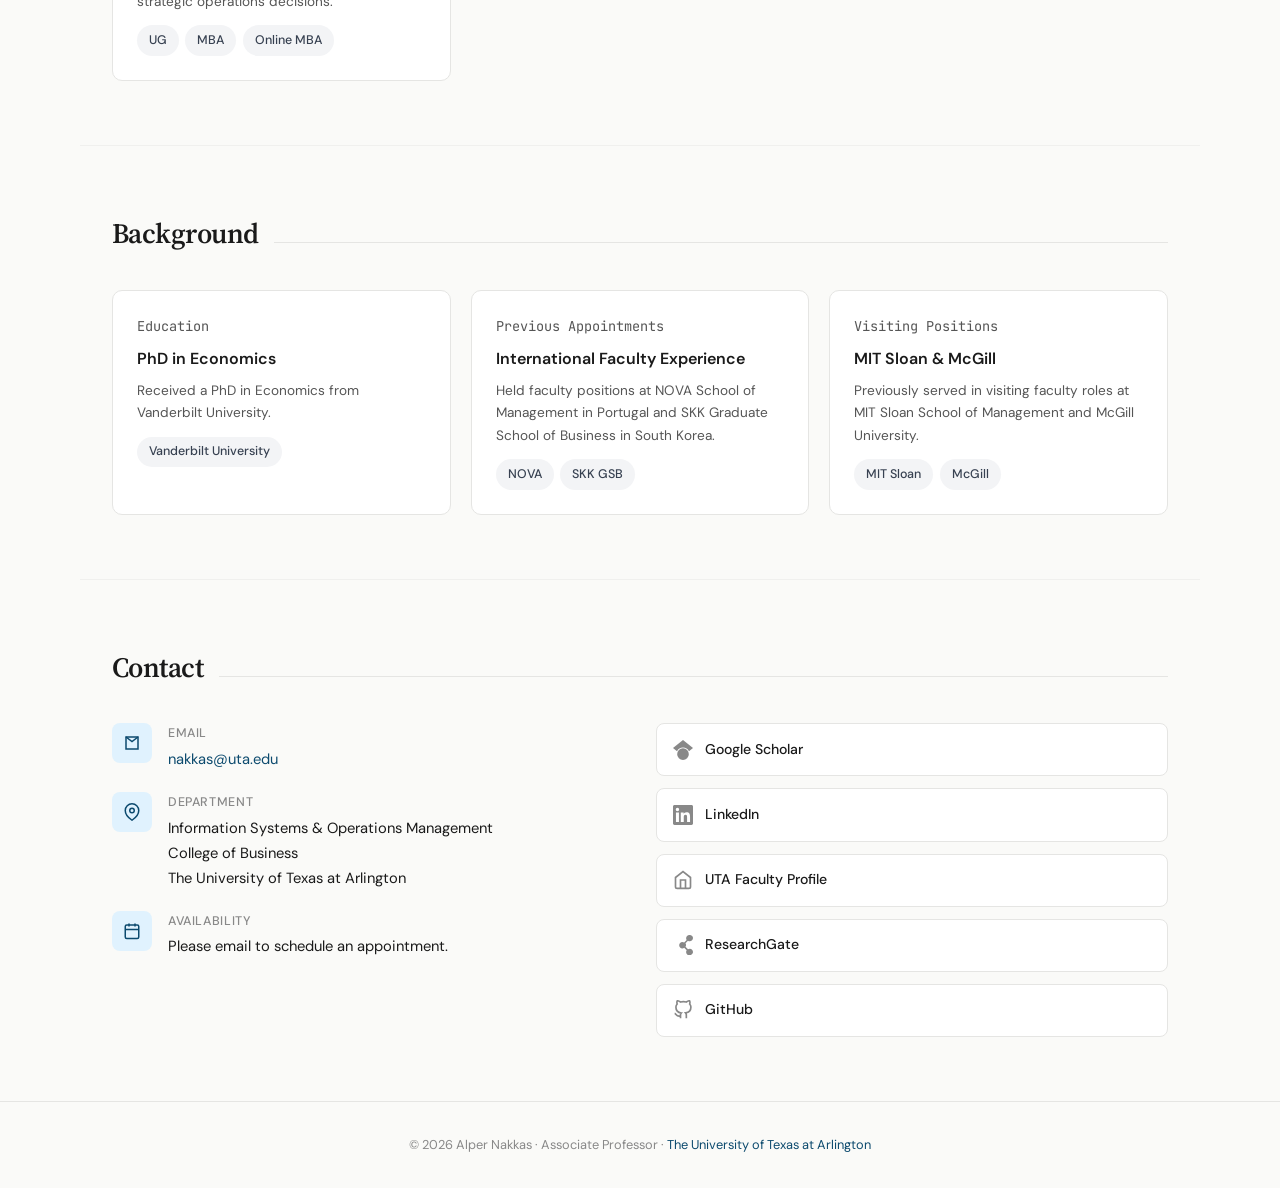
==== commit 60be59c5: "Update index.html" ====
--- a/index.html
+++ b/index.html
@@ -528,7 +528,7 @@
                 <p>Faculty leadership role coordinating the Operations and Management Science doctoral area in UTA’s College of Business.</p>
             </div>
             <div class="card role-card">
-                <p class="meta-line">Graduate Advising</p>
+                <p class="meta-line">Service</p>
                 <h3>Editorial Activities</h3>
                 <p> Production and Operations Management (Editorial Review Board), Information Technology and Management (Associate Editor)</p>
             </div>
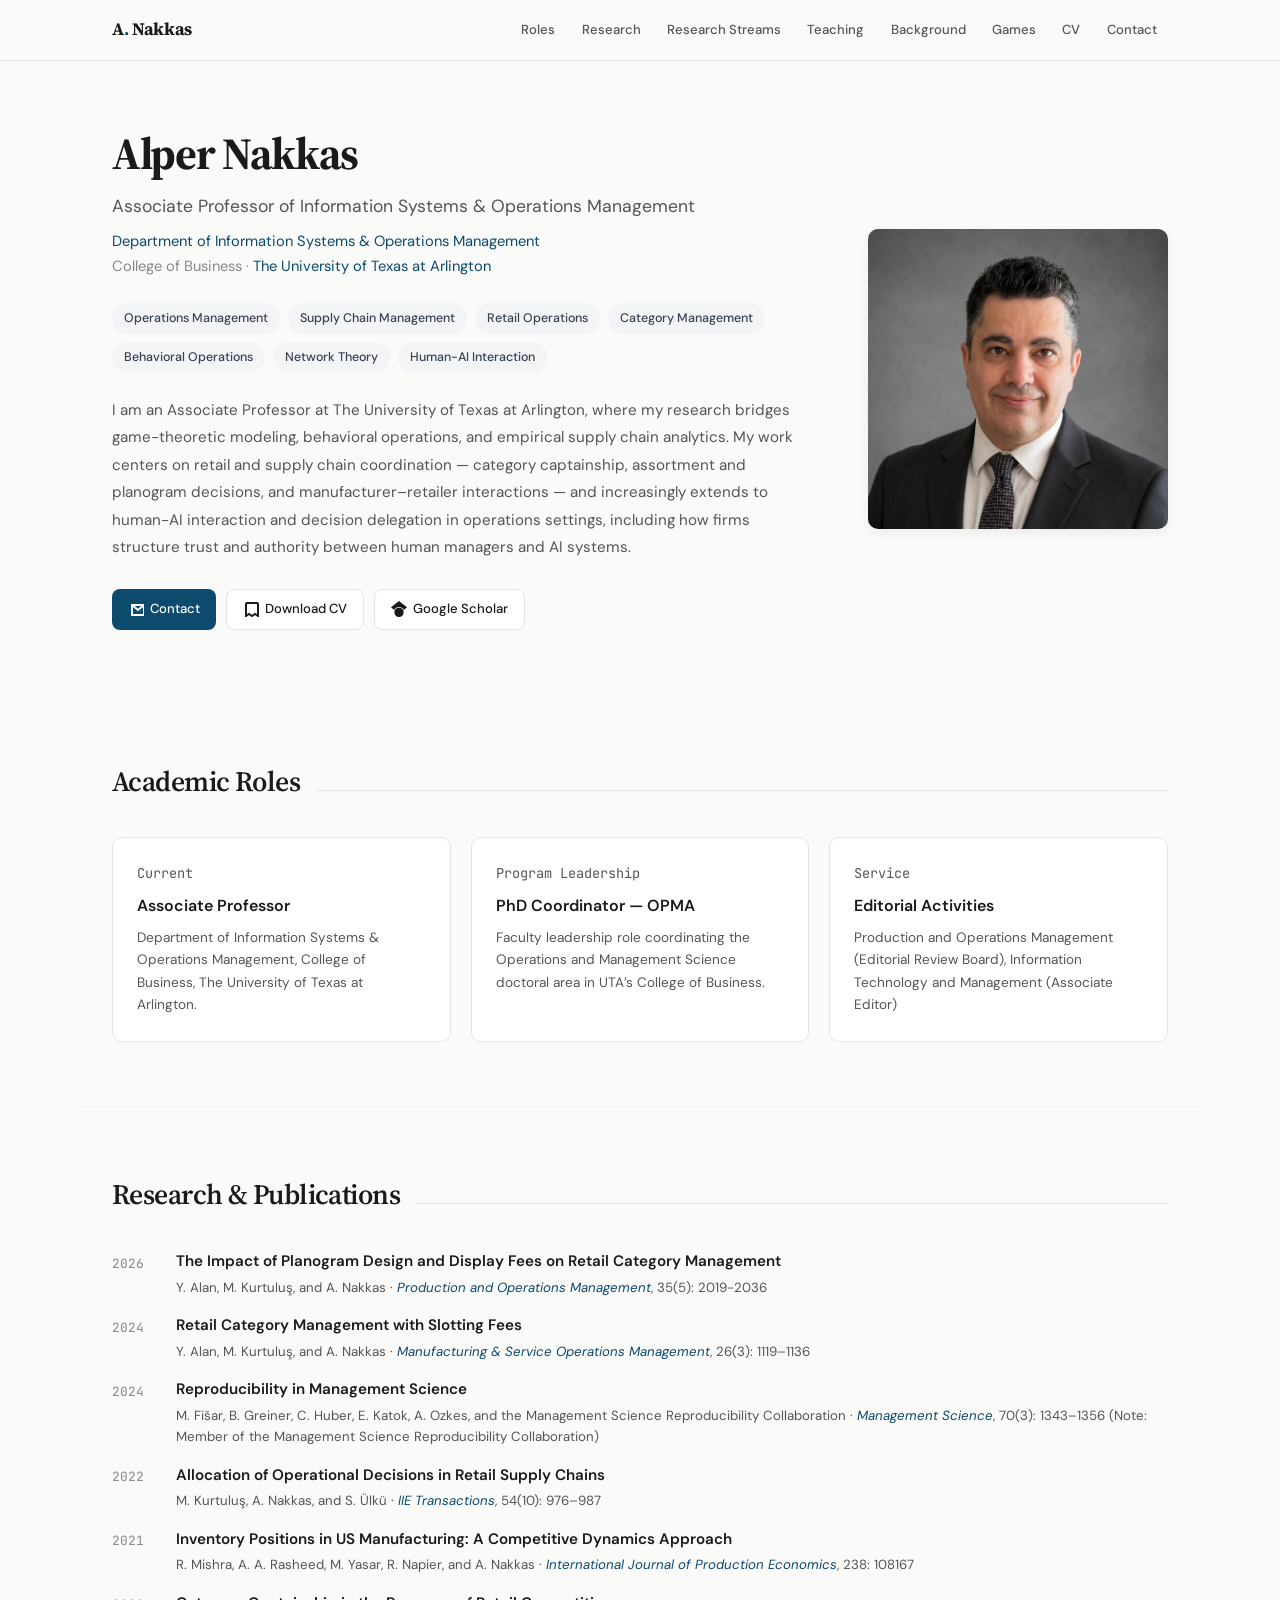
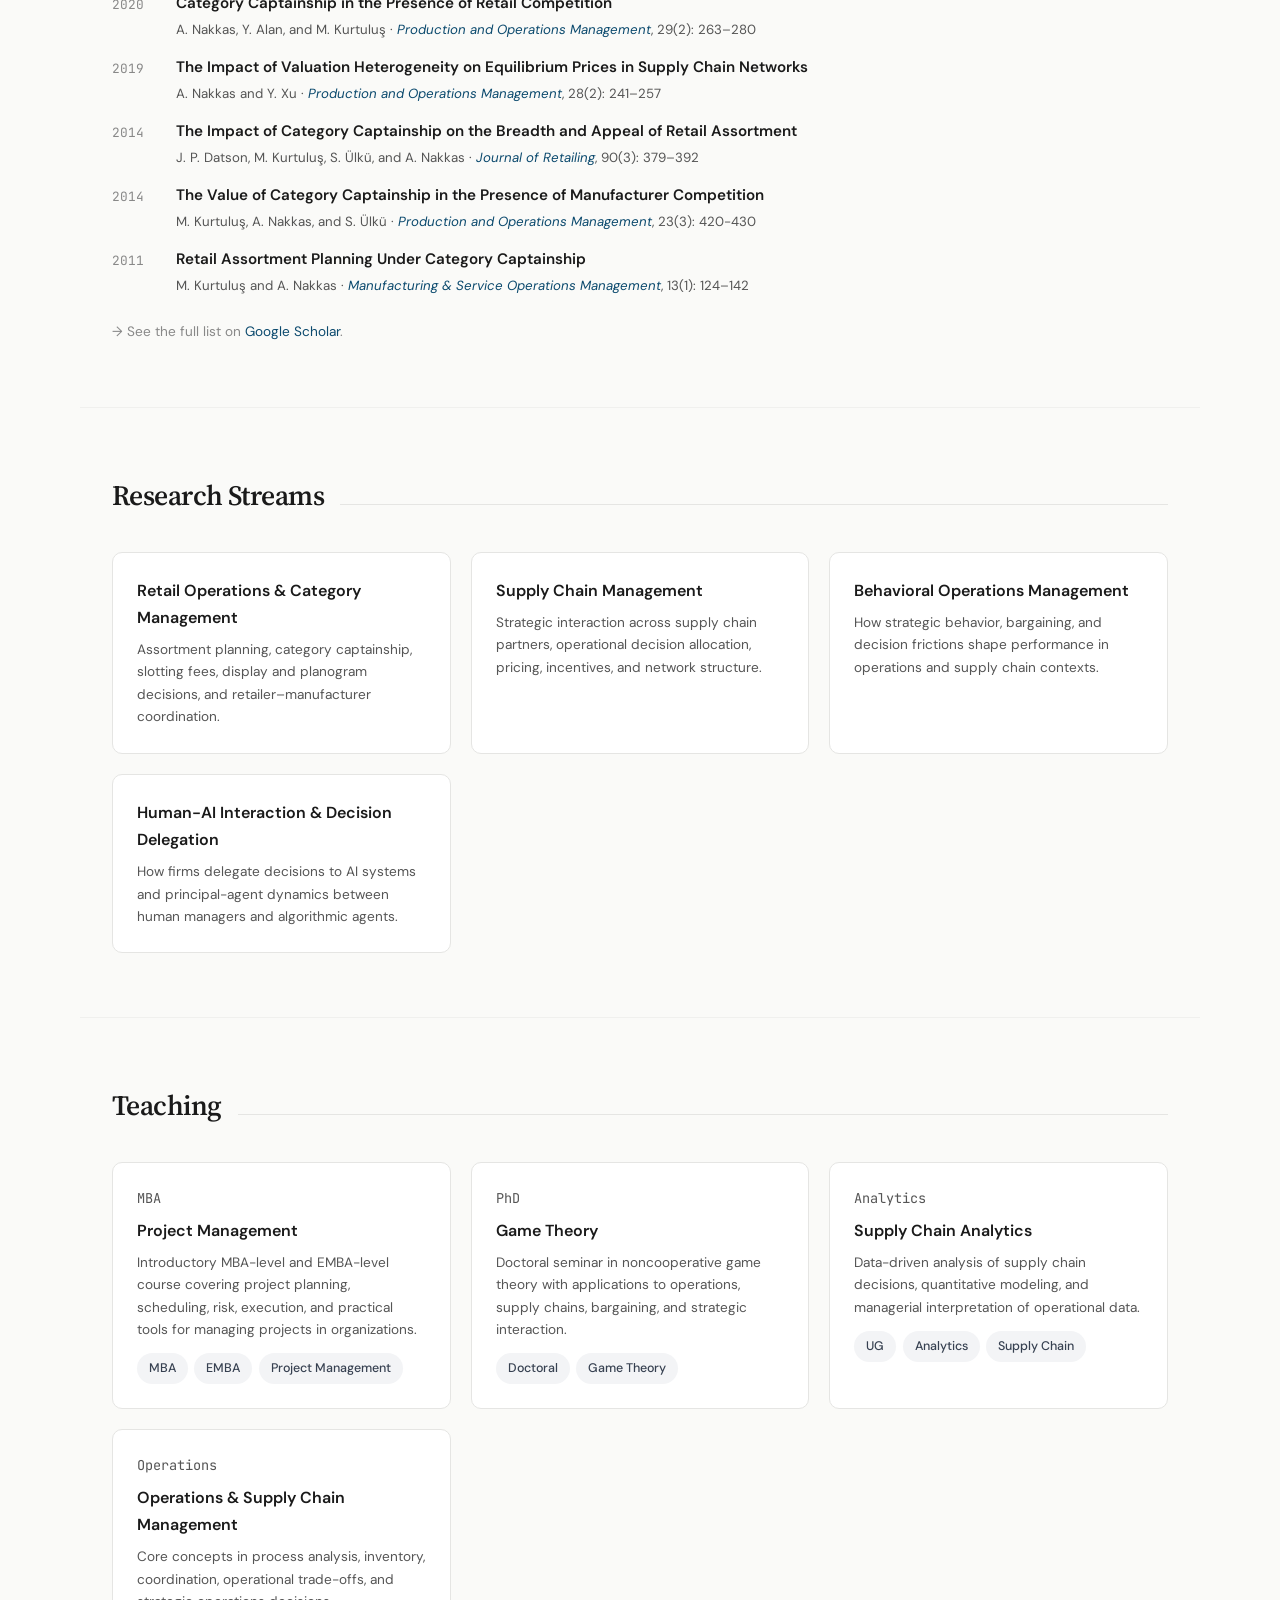
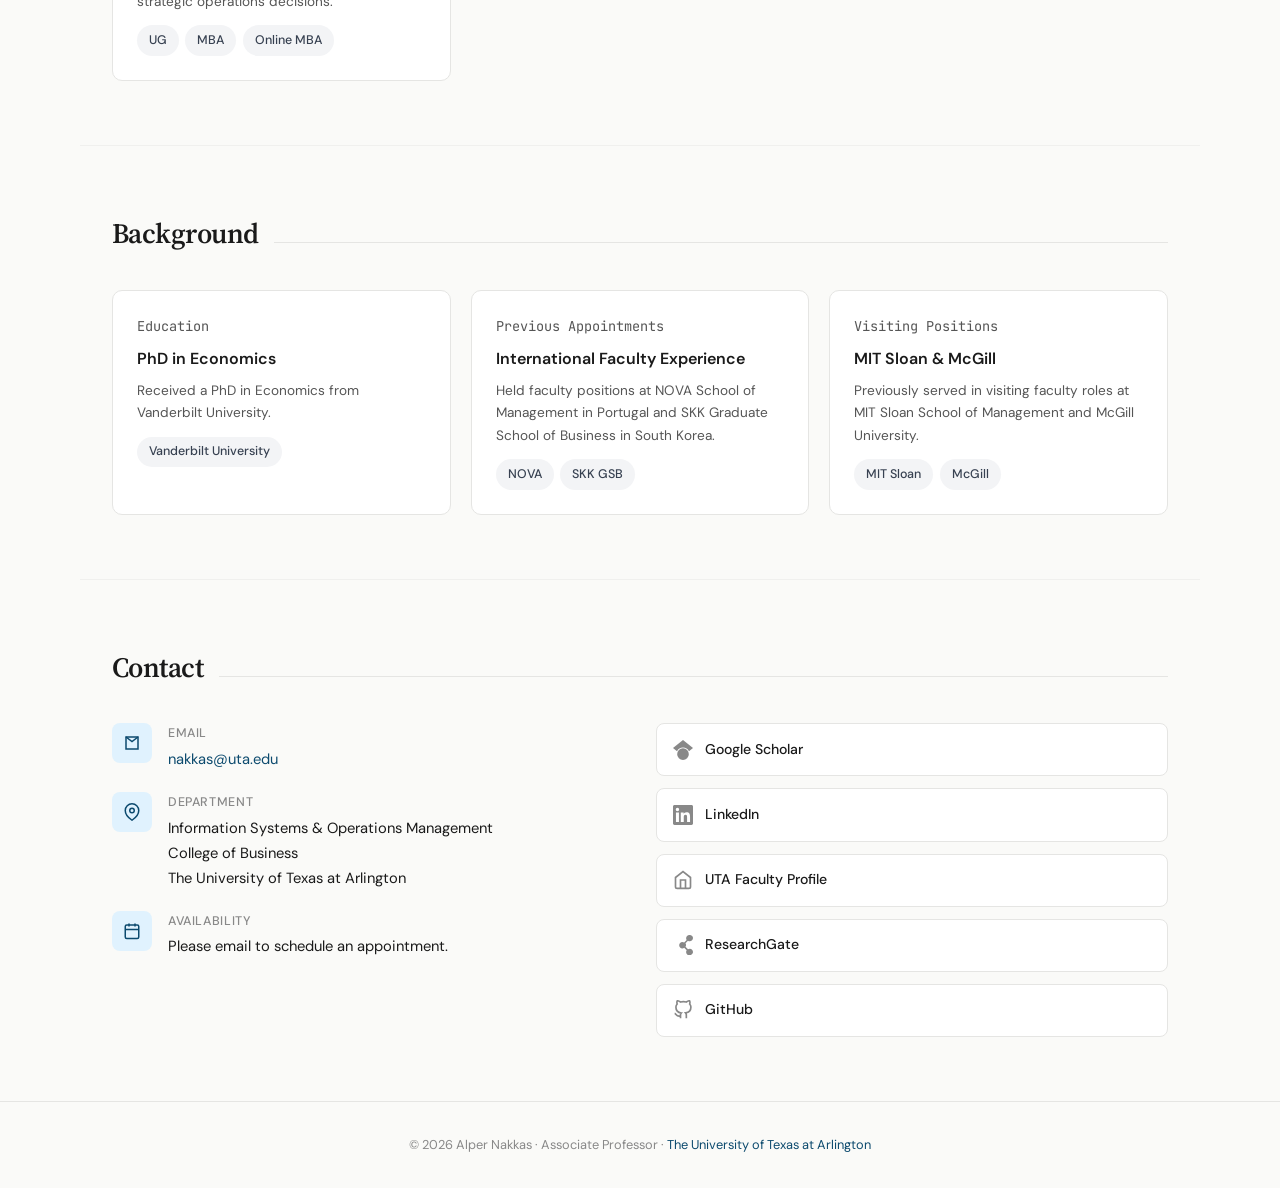
==== commit 9e5d8603: "Update index.html" ====
--- a/index.html
+++ b/index.html
@@ -452,8 +452,8 @@
                 <a href="#research">Research</a>
                 <a href="#streams">Research Streams</a>
                 <a href="#teaching">Teaching</a>
+                <a href="#profile">Background</a>
                 <a href="games.html">Games</a> 
-                <a href="#profile">Background</a>
                 <a href="https://alpernakkas.github.io/cv/AlperNakkas_CV-2026.pdf" target="_blank" rel="noopener">CV</a>
                 <a href="#contact">Contact</a>
             </div>
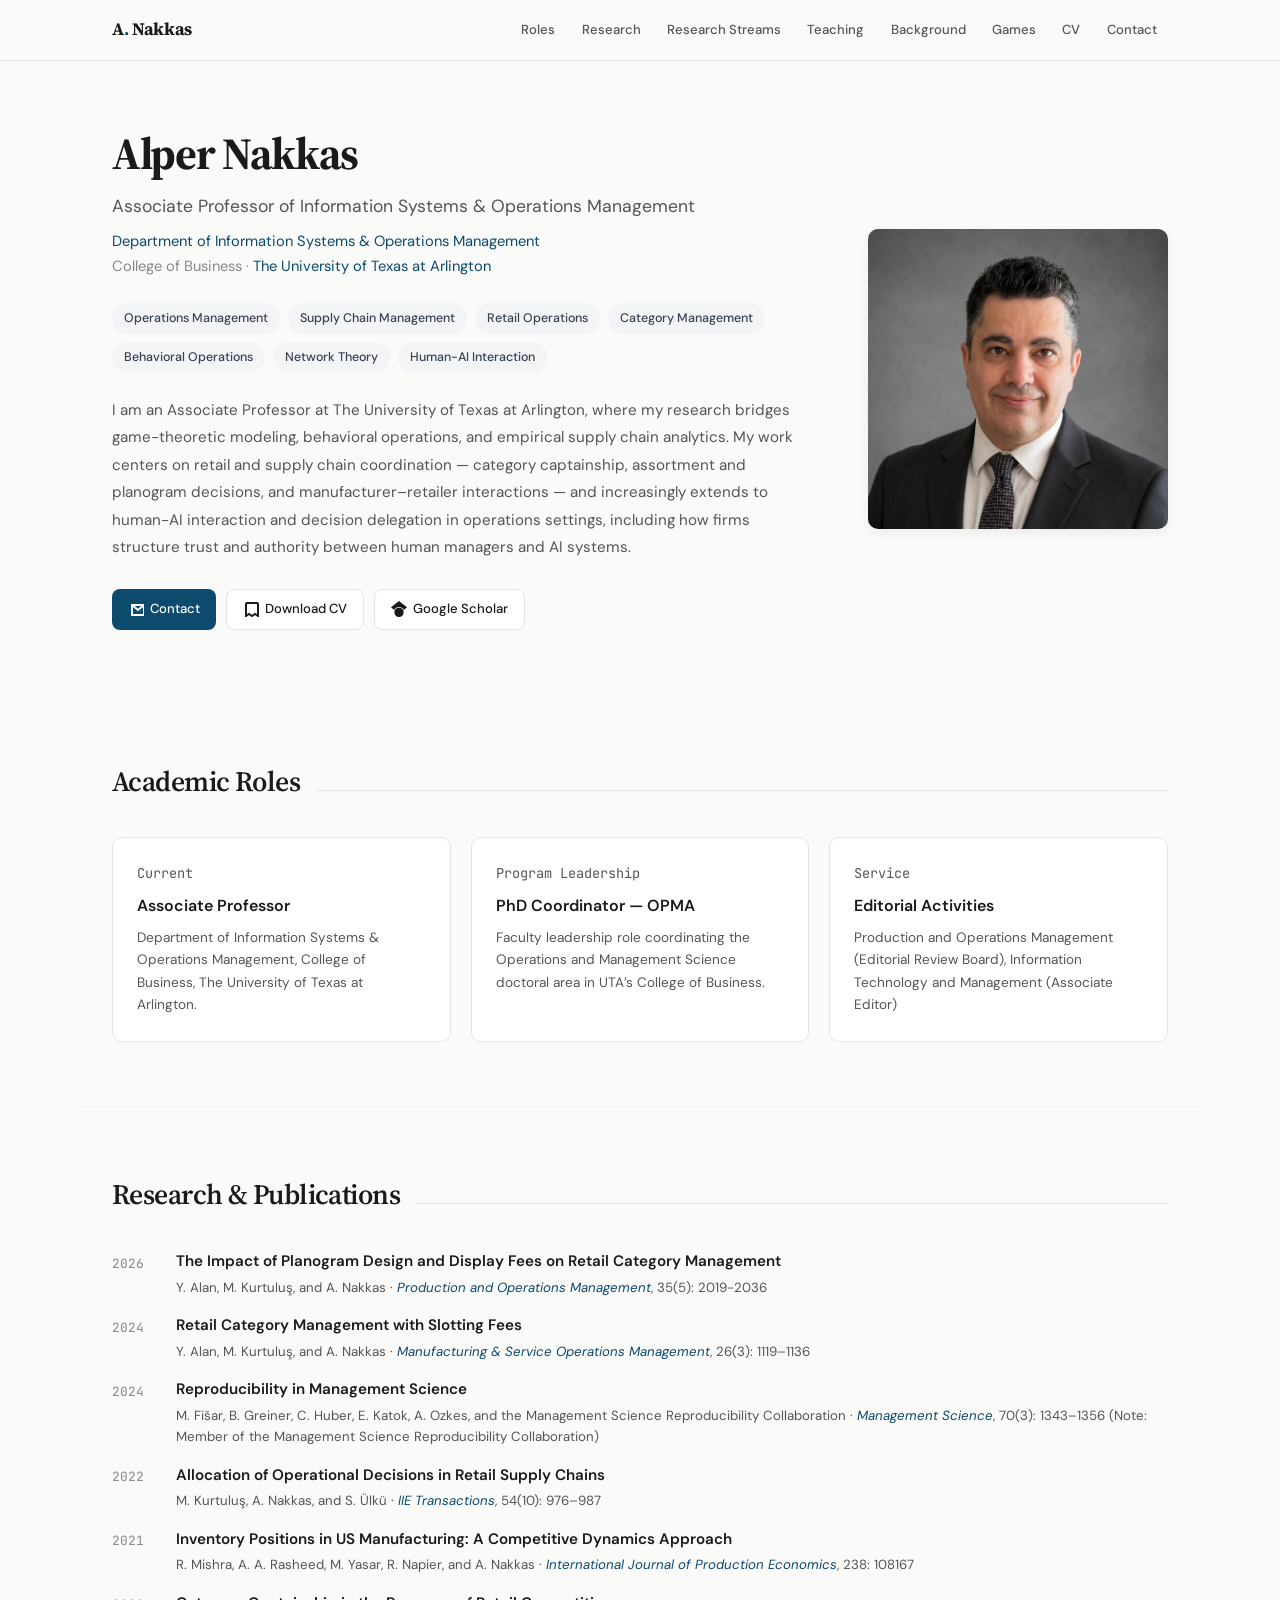
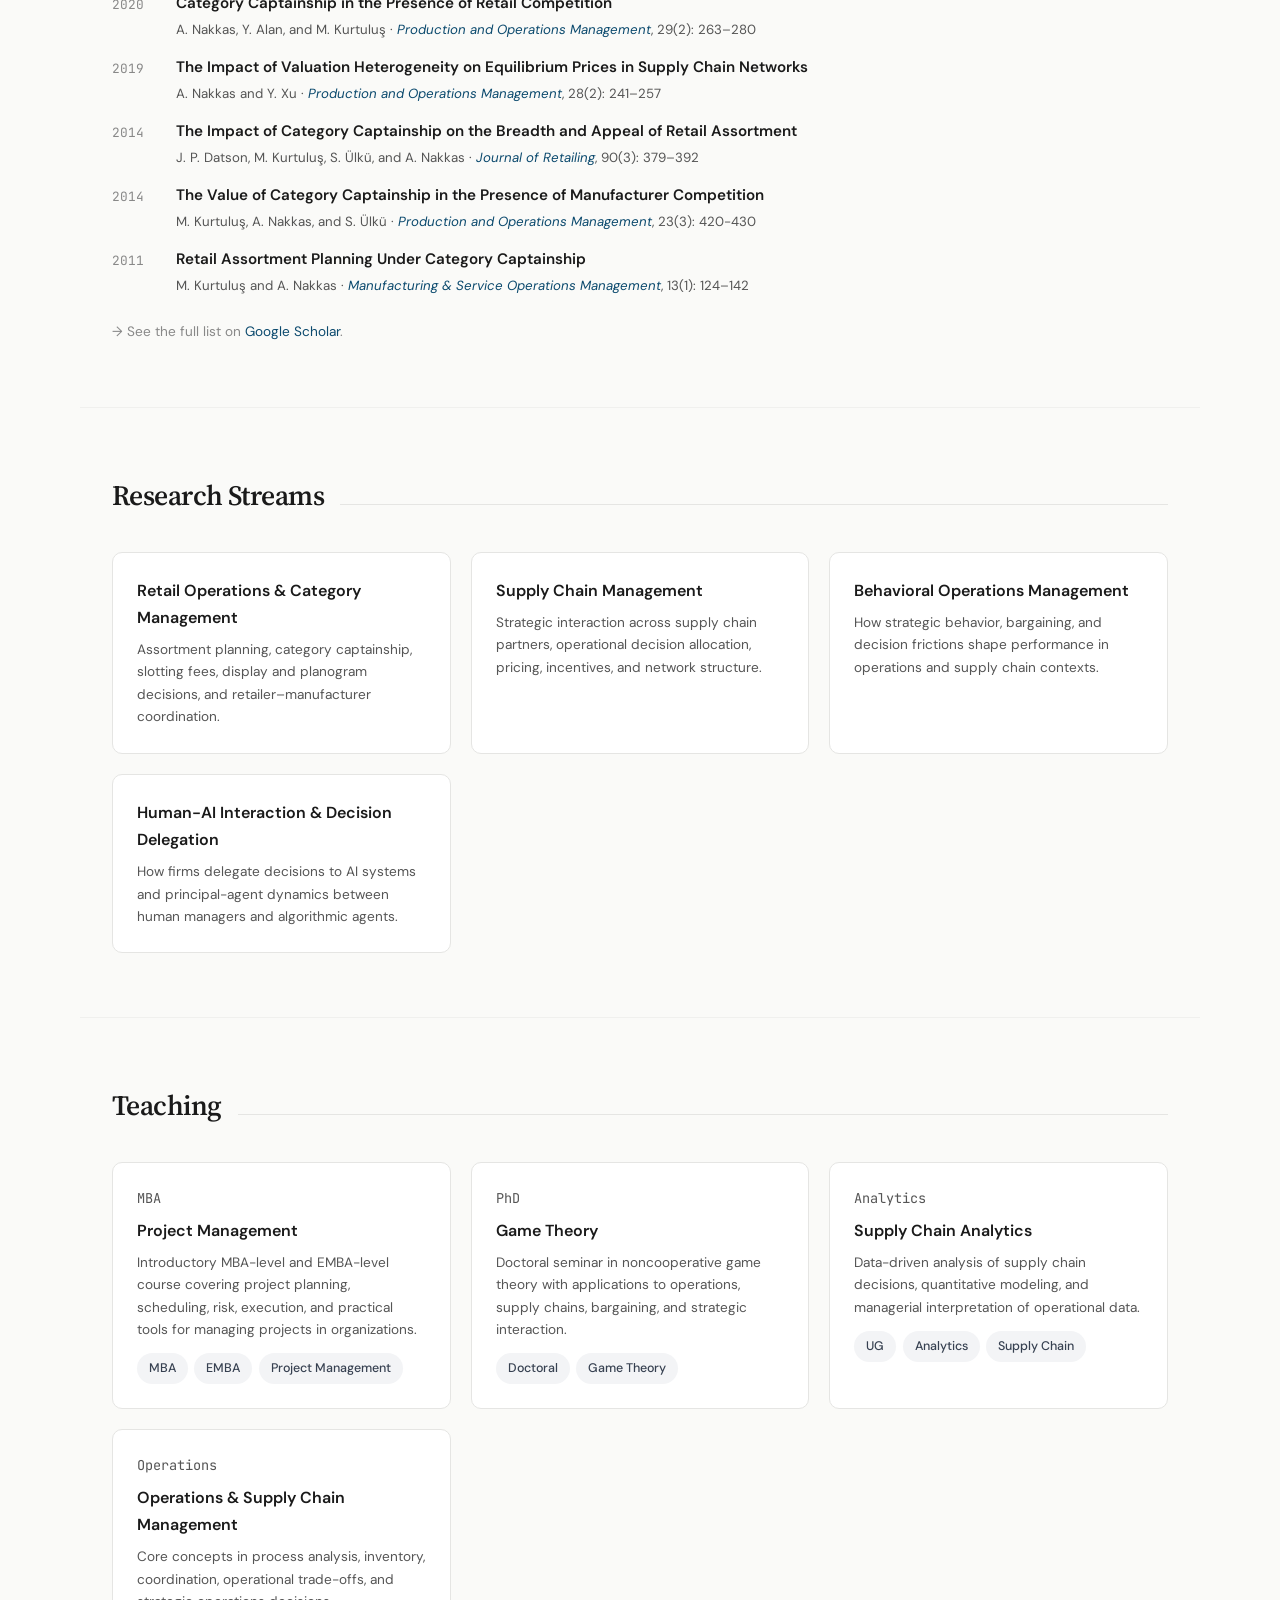
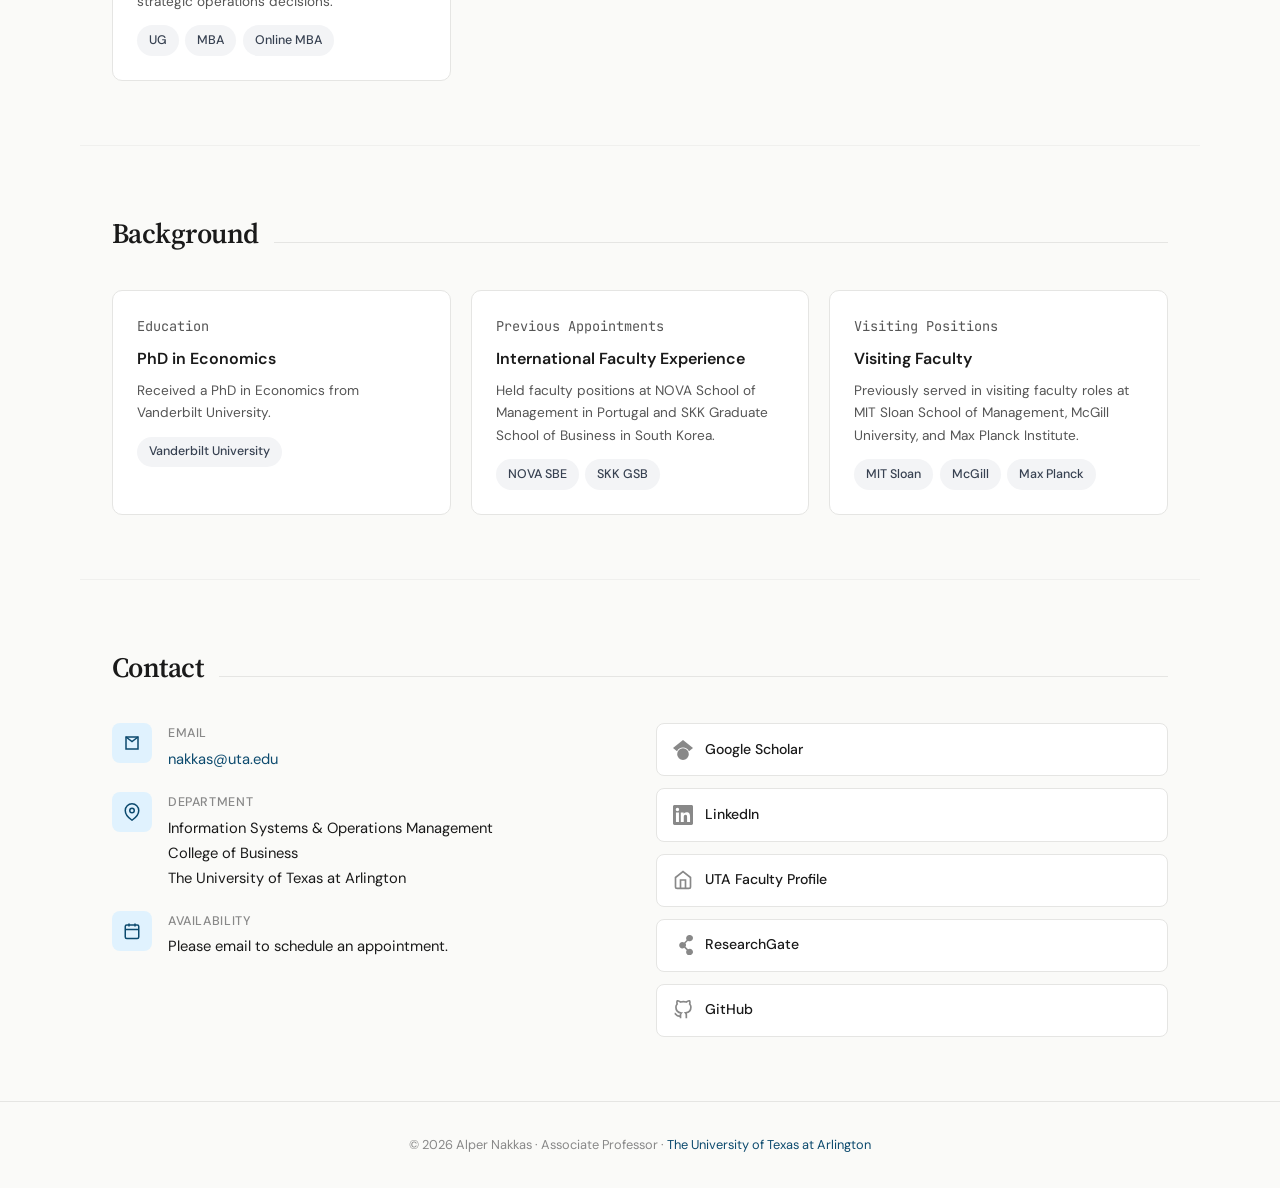
==== commit 251ac4fe: "Update index.html" ====
--- a/index.html
+++ b/index.html
@@ -4,7 +4,7 @@
     <meta charset="UTF-8">
     <meta name="viewport" content="width=device-width, initial-scale=1.0">
     <title>Dr. Alper Nakkas — Associate Professor, UT Arlington</title>
-    <meta name="description" content="Alper Nakkas, Associate Professor of Information Systems and Operations Management at the University of Texas at Arlington. Research in operations management, supply chain management, retail collaboration, category management, and behavioral operations management.">
+    <meta name="description" content="Alper Nakkas, Associate Professor of Information Systems and Operations Management at the University of Texas at Arlington. Research in operations management, supply chain management, retail collaboration, category management, behavioral operations management,and human-AI interactions.">
     <link rel="preconnect" href="https://fonts.googleapis.com">
     <link rel="preconnect" href="https://fonts.gstatic.com" crossorigin>
     <link href="https://fonts.googleapis.com/css2?family=Source+Serif+4:ital,opsz,wght@0,8..60,300;0,8..60,400;0,8..60,600;0,8..60,700;1,8..60,400&family=DM+Sans:ital,opsz,wght@0,9..40,300;0,9..40,400;0,9..40,500;0,9..40,600;1,9..40,400&family=JetBrains+Mono:wght@400;500&display=swap" rel="stylesheet">
@@ -723,17 +723,18 @@
                 <h3>International Faculty Experience</h3>
                 <p>Held faculty positions at NOVA School of Management in Portugal and SKK Graduate School of Business in South Korea.</p>
                 <div class="profile-tags">
-                    <span class="tag">NOVA</span>
+                    <span class="tag">NOVA SBE</span>
                     <span class="tag">SKK GSB</span>
                 </div>
             </div>
             <div class="card profile-card">
                 <p class="meta-line">Visiting Positions</p>
-                <h3>MIT Sloan &amp; McGill</h3>
-                <p>Previously served in visiting faculty roles at MIT Sloan School of Management and McGill University.</p>
+                <h3>Visiting Faculty</h3>
+                <p>Previously served in visiting faculty roles at MIT Sloan School of Management, McGill University, and Max Planck Institute.</p>
                 <div class="profile-tags">
                     <span class="tag">MIT Sloan</span>
                     <span class="tag">McGill</span>
+                    <span class="tag">Max Planck</span>
                 </div>
             </div>
         </div>
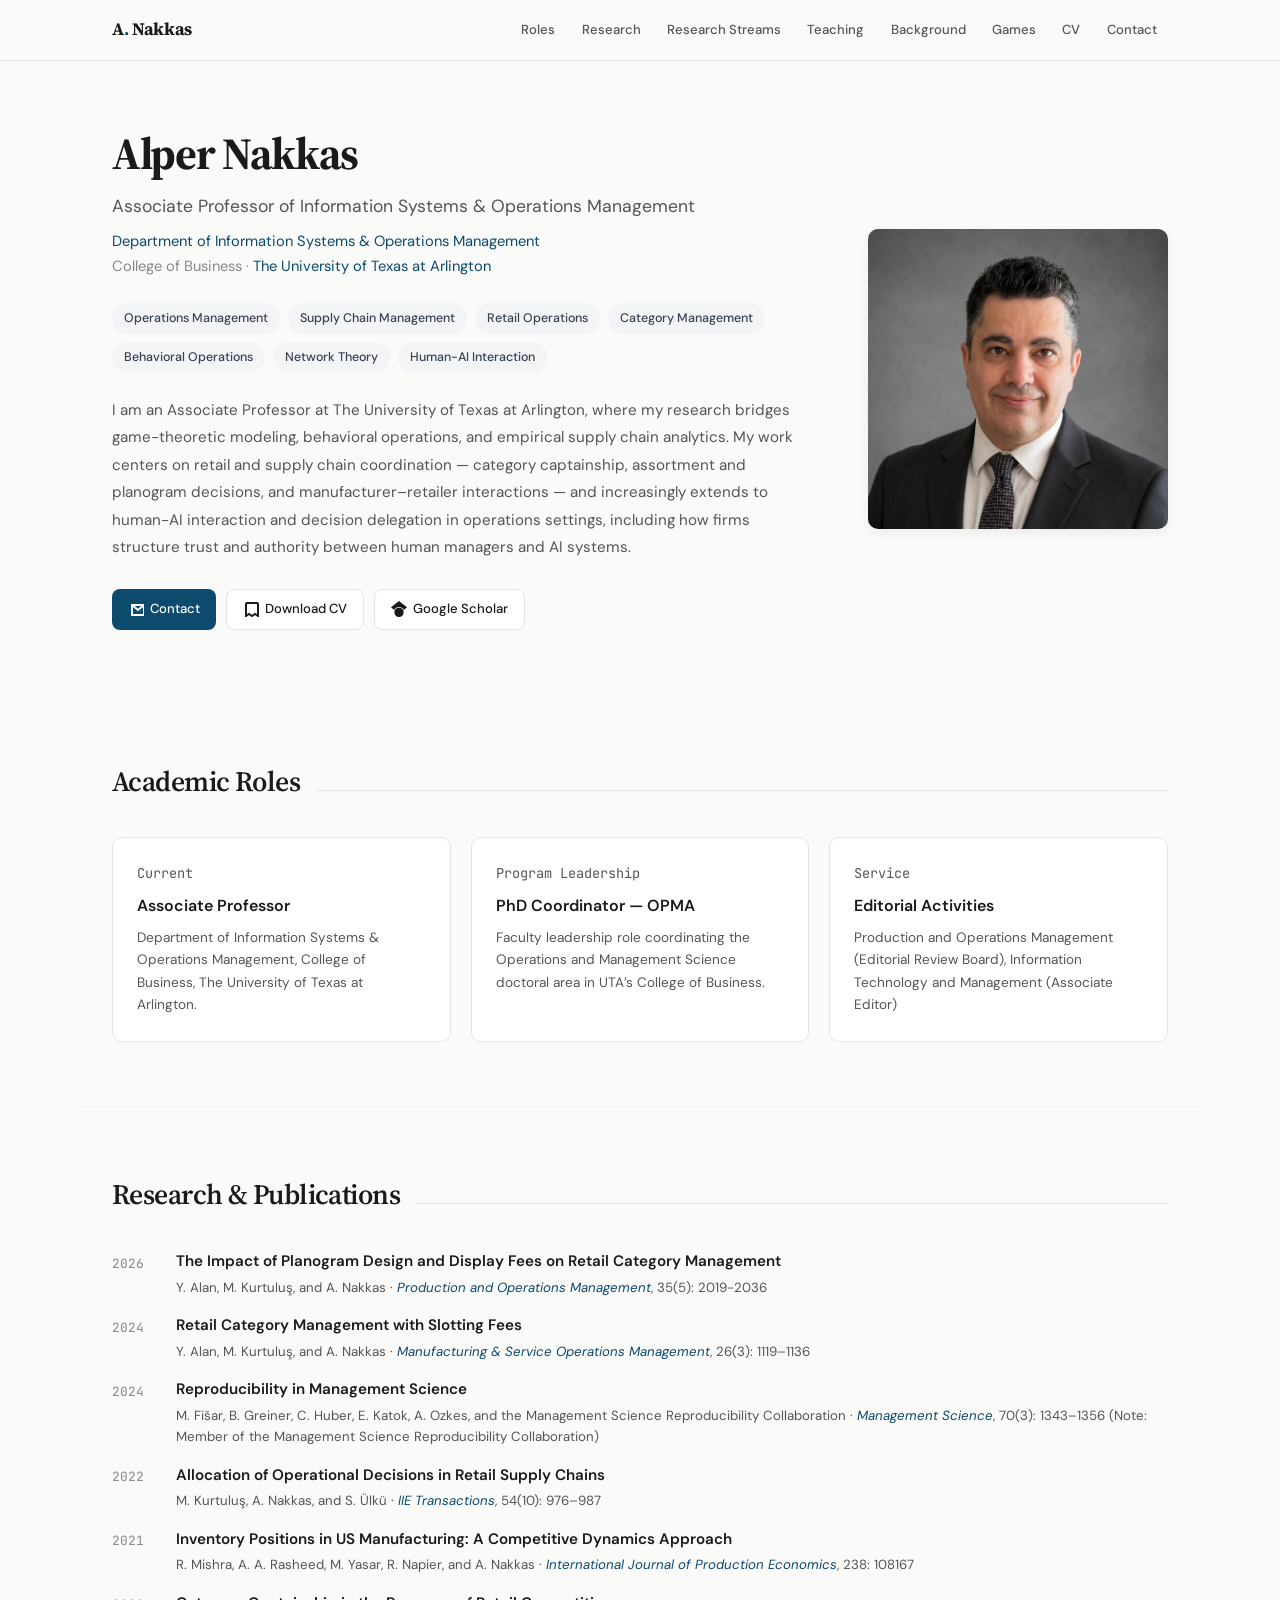
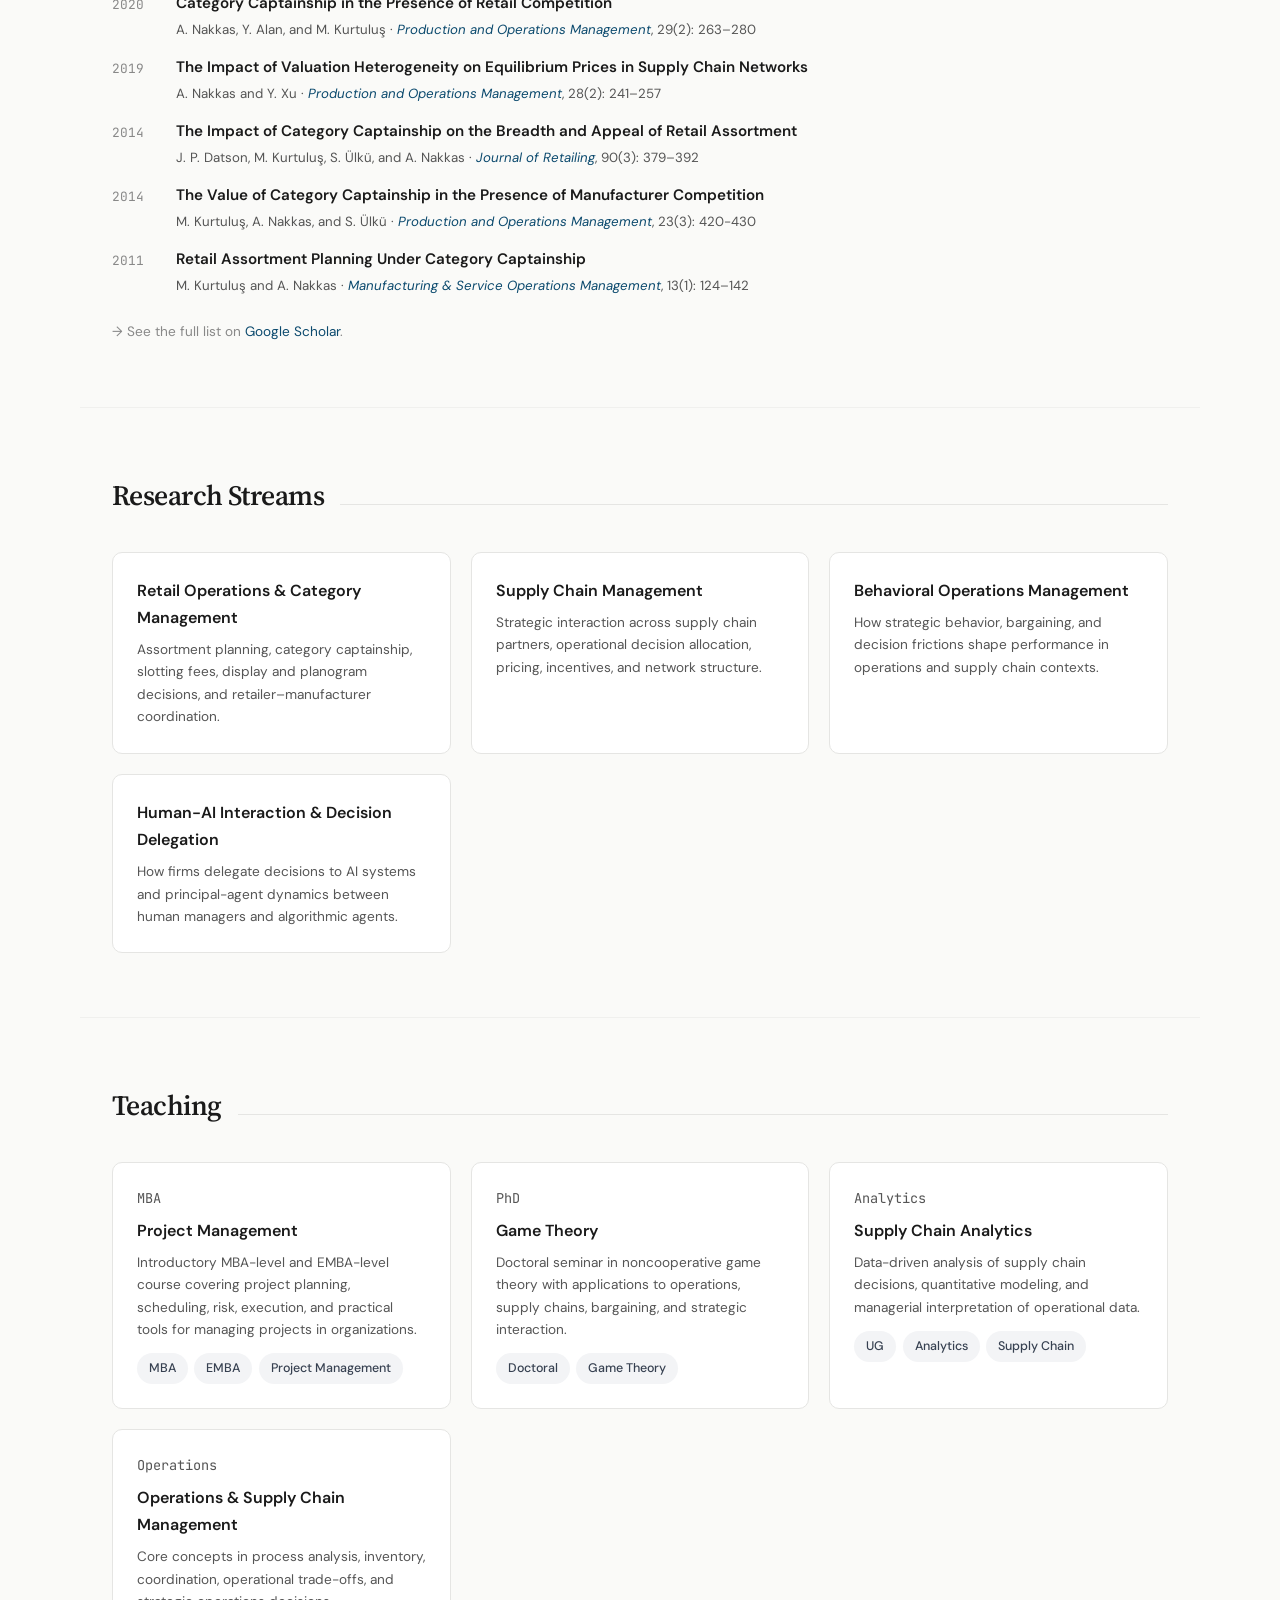
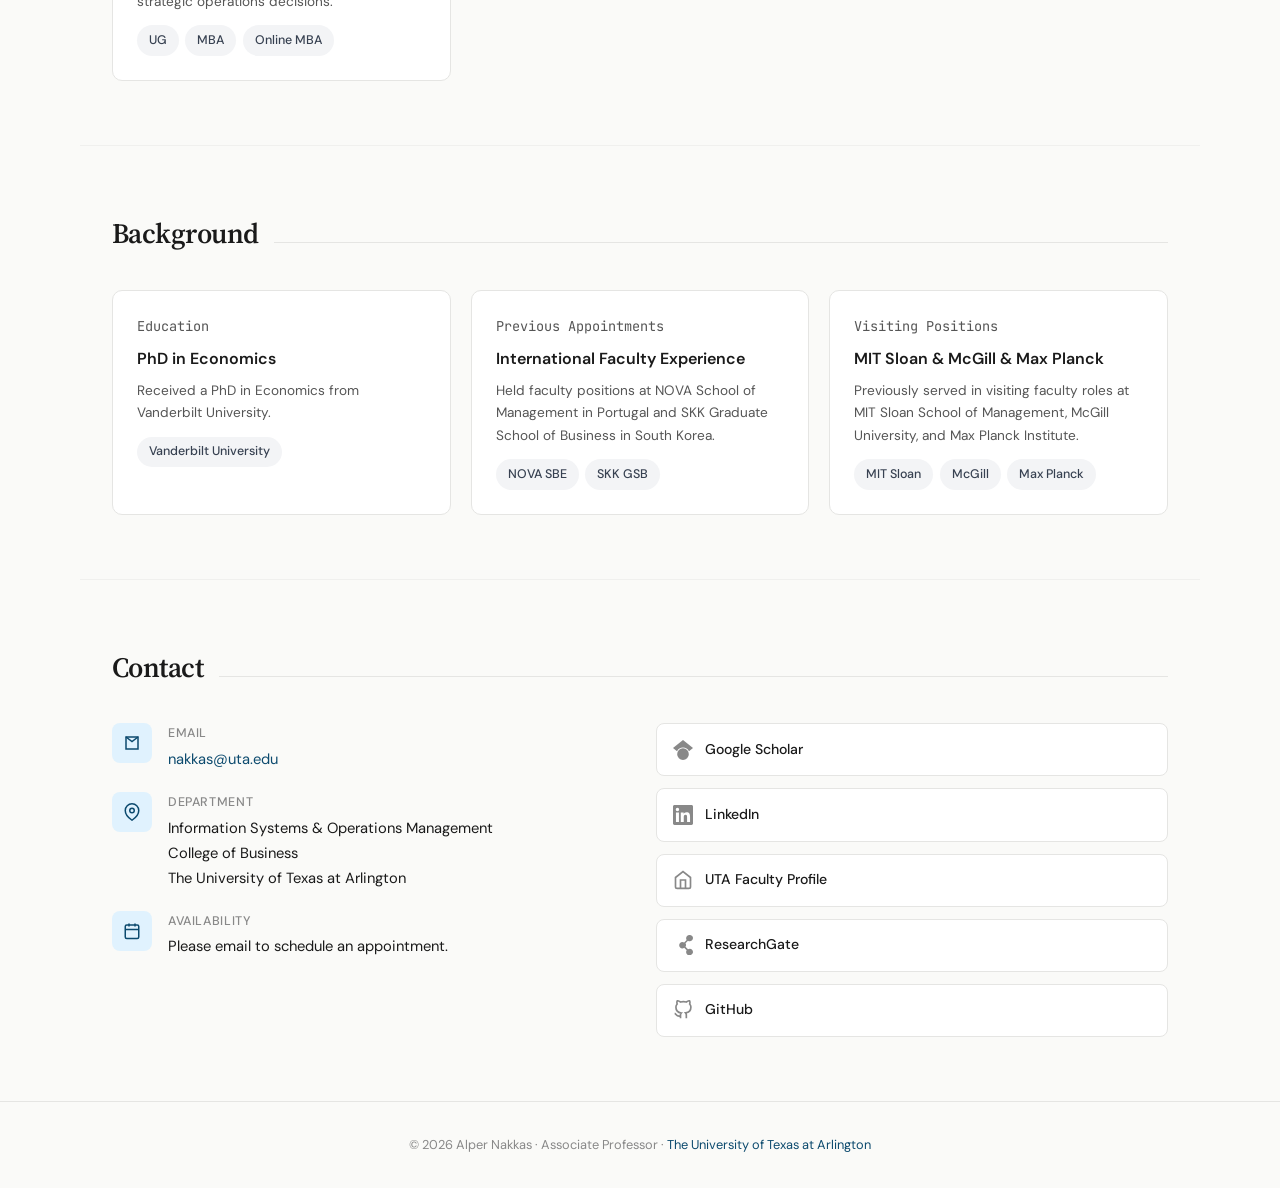
==== commit 30accc66: "Update index.html" ====
--- a/index.html
+++ b/index.html
@@ -729,7 +729,7 @@
             </div>
             <div class="card profile-card">
                 <p class="meta-line">Visiting Positions</p>
-                <h3>Visiting Faculty</h3>
+                <h3>MIT Sloan &amp; McGill &amp; Max Planck </h3>
                 <p>Previously served in visiting faculty roles at MIT Sloan School of Management, McGill University, and Max Planck Institute.</p>
                 <div class="profile-tags">
                     <span class="tag">MIT Sloan</span>
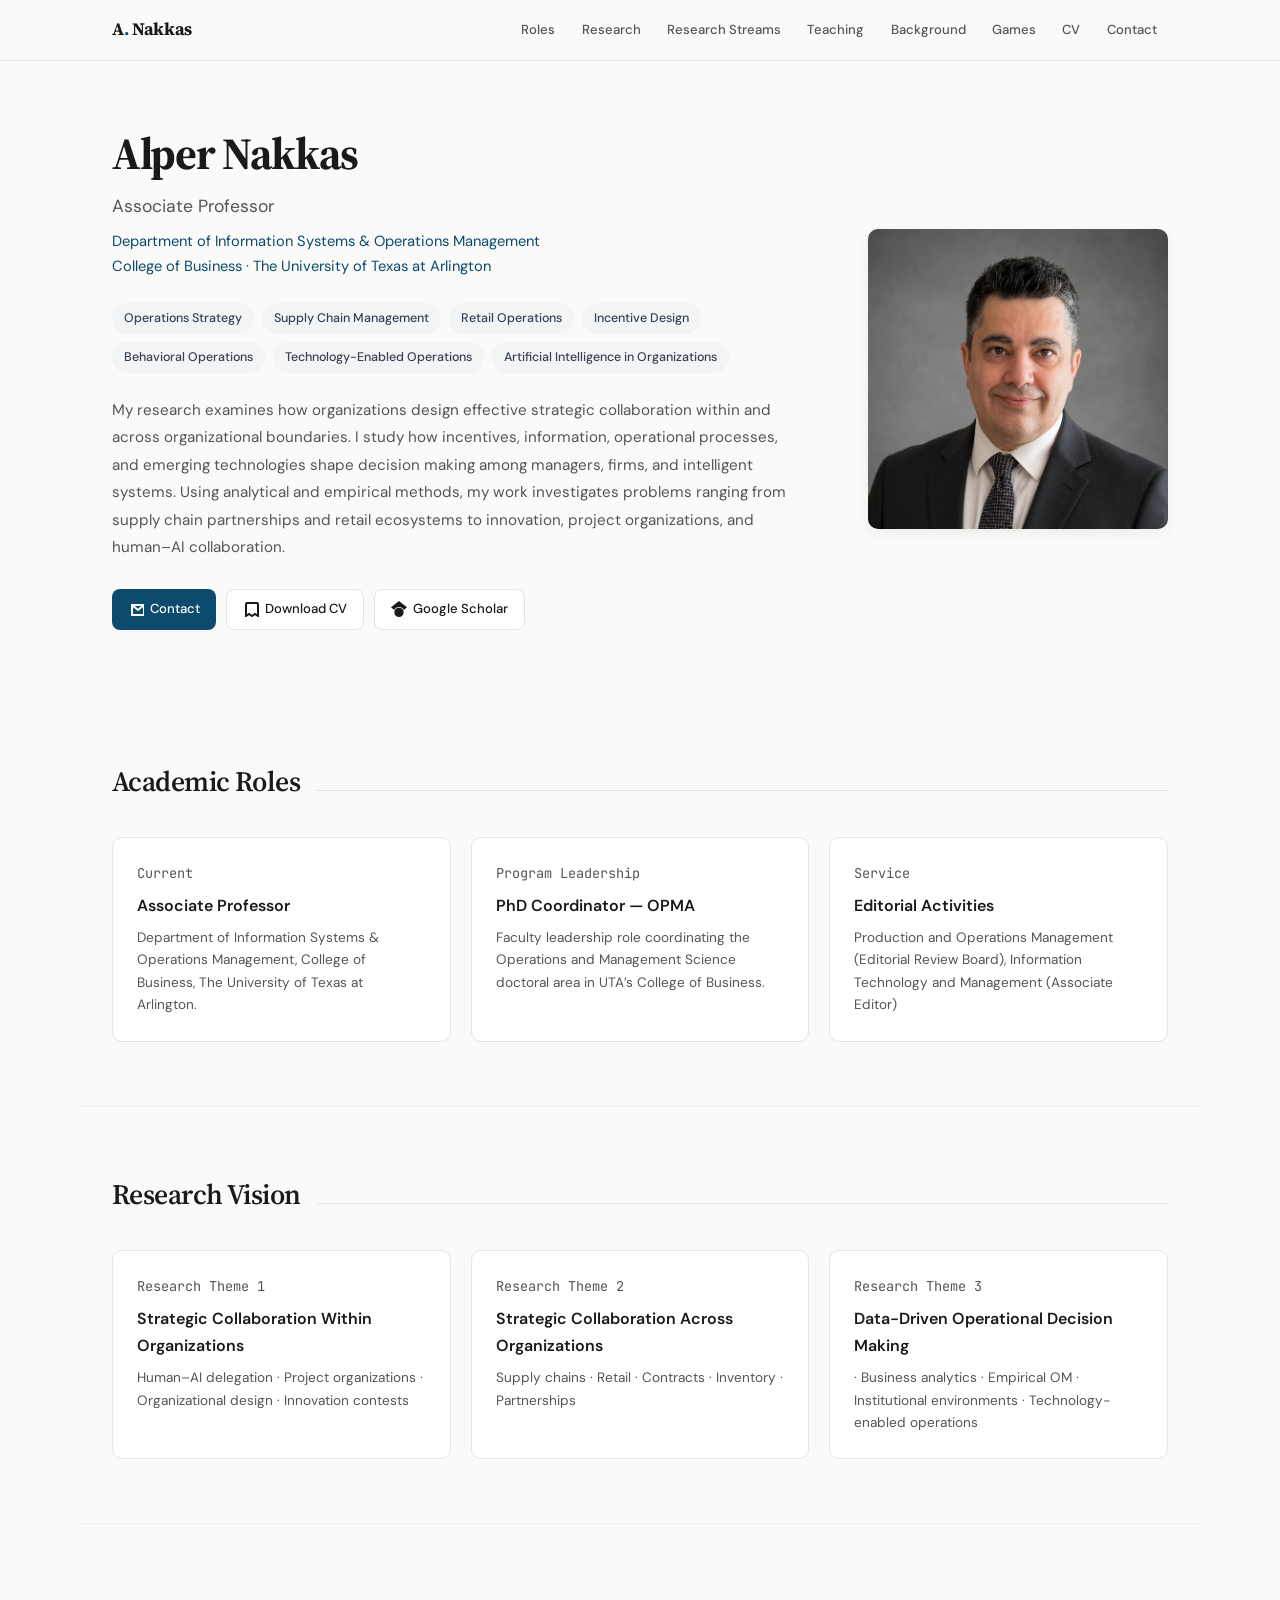
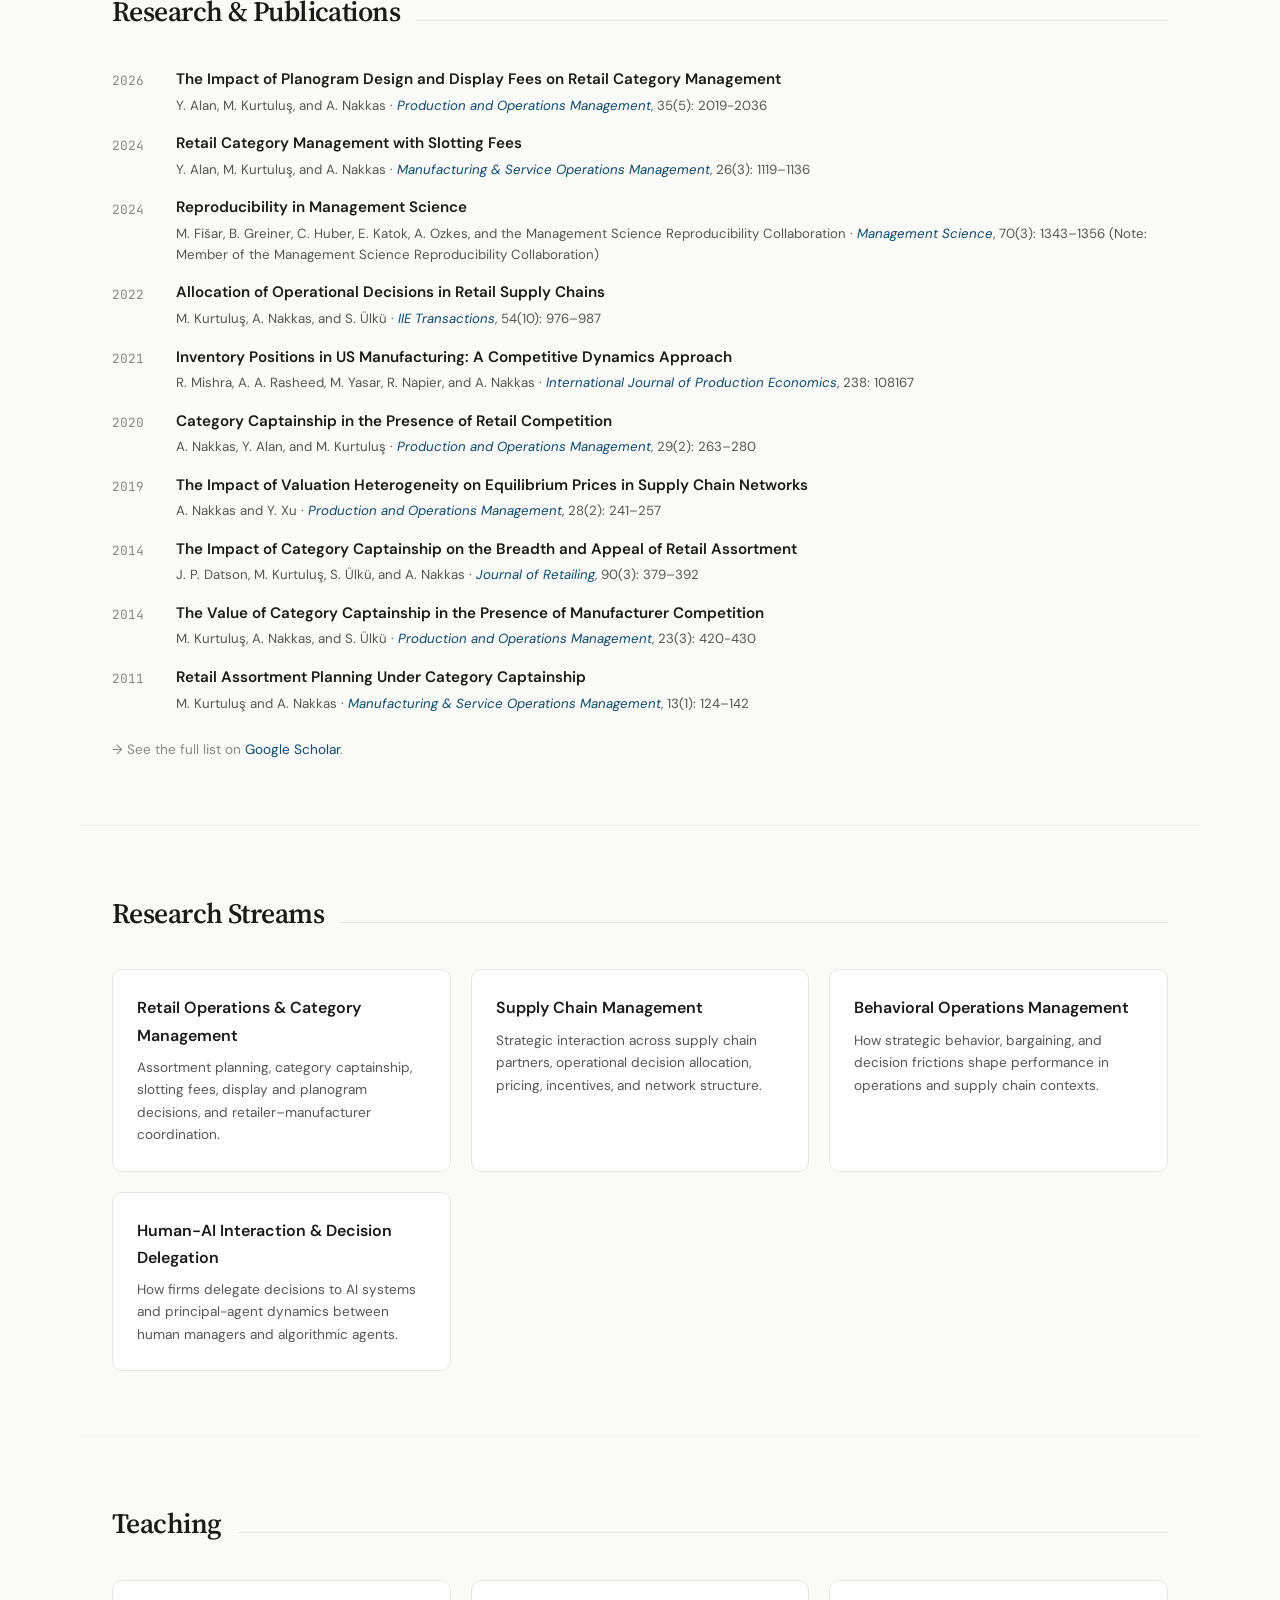
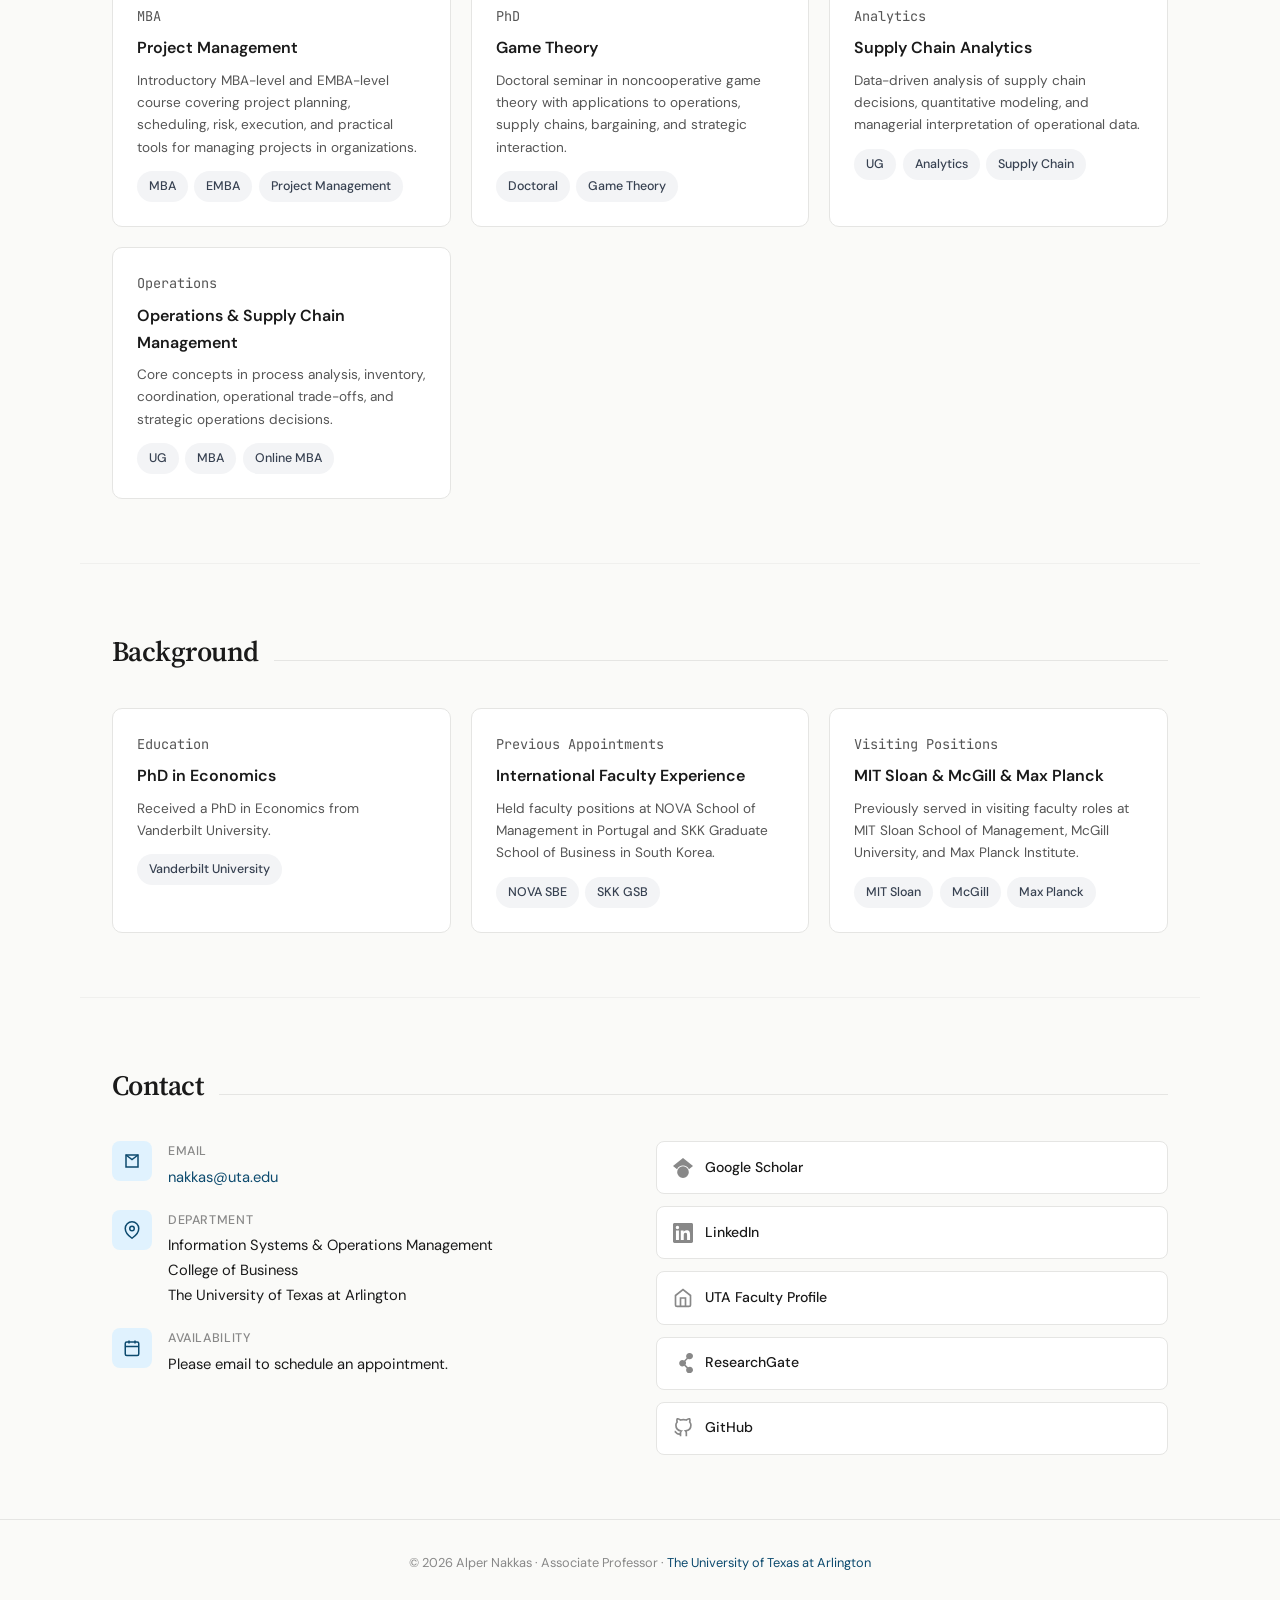
==== commit e777fa2d: "Update index.html" ====
--- a/index.html
+++ b/index.html
@@ -467,26 +467,24 @@
     <section class="hero">
         <div class="hero-text">
             <h1>Alper Nakkas</h1>
-            <p class="subtitle">Associate Professor of Information Systems &amp; Operations Management</p>
+            <p class="subtitle">Associate Professor</p>
             <p class="affiliation">
                 <a href="https://www.uta.edu/academics/schools-colleges/business/departments/information-systems-and-operations-management" target="_blank" rel="noopener">Department of Information Systems &amp; Operations Management</a><br>
-                College of Business · <a href="https://www.uta.edu" target="_blank" rel="noopener">The University of Texas at Arlington</a>
+                <a href="https://www.uta.edu/academics/schools-colleges/business" target="_blank" rel="noopener">College of Business · <a href="https://www.uta.edu" target="_blank" rel="noopener">The University of Texas at Arlington</a>
             </p>
             <div class="interests">
-                <span class="tag">Operations Management</span>
+                <span class="tag">Operations Strategy</span>
                 <span class="tag">Supply Chain Management</span>
                 <span class="tag">Retail Operations</span>
-                <span class="tag">Category Management</span>
+                <span class="tag">Incentive Design</span>
                 <span class="tag">Behavioral Operations</span>
-                <span class="tag">Network Theory</span>
-                 <span class="tag">Human-AI Interaction </span>
+                <span class="tag">Technology-Enabled Operations</span>
+                 <span class="tag">Artificial Intelligence in Organizations</span>
             </div>
             <p class="hero-bio">
-               I am an Associate Professor at The University of Texas at Arlington, where my research bridges game-theoretic
-               modeling, behavioral operations, and empirical supply chain analytics. My work centers on retail and supply
-               chain coordination — category captainship, assortment and planogram decisions, and manufacturer–retailer
-               interactions — and increasingly extends to human-AI interaction and decision delegation in operations
-               settings, including how firms structure trust and authority between human managers and AI systems.
+               My research examines how organizations design effective strategic collaboration within and across organizational boundaries. 
+                I study how incentives, information, operational processes, and emerging technologies shape decision making among managers, firms, and intelligent systems. 
+                Using analytical and empirical methods, my work investigates problems ranging from supply chain partnerships and retail ecosystems to innovation, project organizations, and human–AI collaboration.
             </p>
             <div class="hero-links">
                 <a href="mailto:nakkas@uta.edu" class="btn-primary">
@@ -535,6 +533,31 @@
         </div>
     </section>
 
+        <!-- ═══ VISION ═══ -->
+    <section class="section fade-in" id="roles">
+        <div class="section-header">
+            <h2>Research Vision</h2>
+            <div class="line"></div>
+        </div>
+        <div class="card-grid">
+            <div class="card role-card">
+                <p class="meta-line">Research Theme 1</p>
+                <h3>Strategic Collaboration Within Organizations</h3>
+                <p>Human–AI delegation · Project organizations ·  Organizational design ·  Innovation contests</p>
+            </div>
+            <div class="card role-card">
+                <p class="meta-line">Research Theme 2</p>
+                <h3>Strategic Collaboration Across Organizations</h3>
+                <p>Supply chains · Retail · Contracts · Inventory · Partnerships</p>
+            </div>
+            <div class="card role-card">
+                <p class="meta-line">Research Theme 3</p>
+                <h3>Data-Driven Operational Decision Making</h3>
+                <p> · Business analytics · Empirical OM · Institutional environments · Technology-enabled operations </p>
+            </div>
+        </div>
+    </section>
+    
     <!-- ═══ RESEARCH & PUBLICATIONS ═══ -->
     <section class="section fade-in" id="research">
         <div class="section-header">
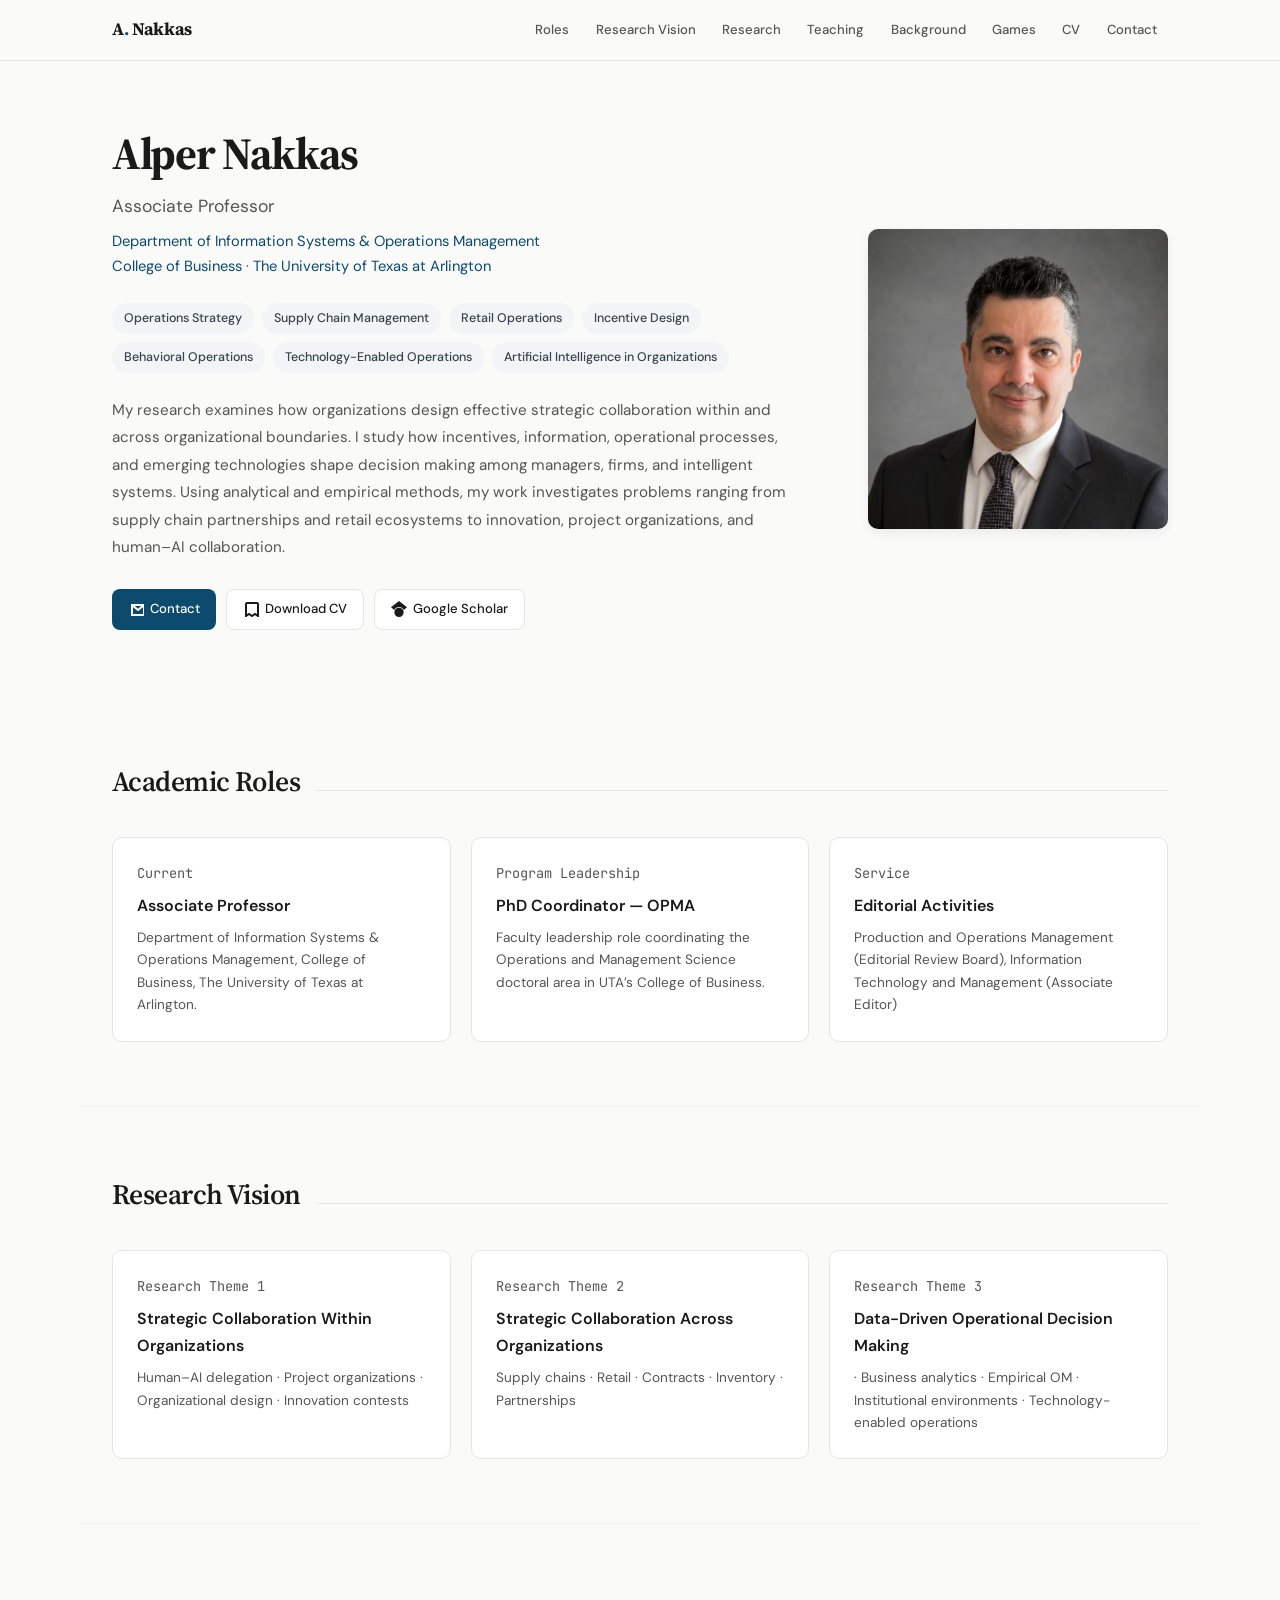
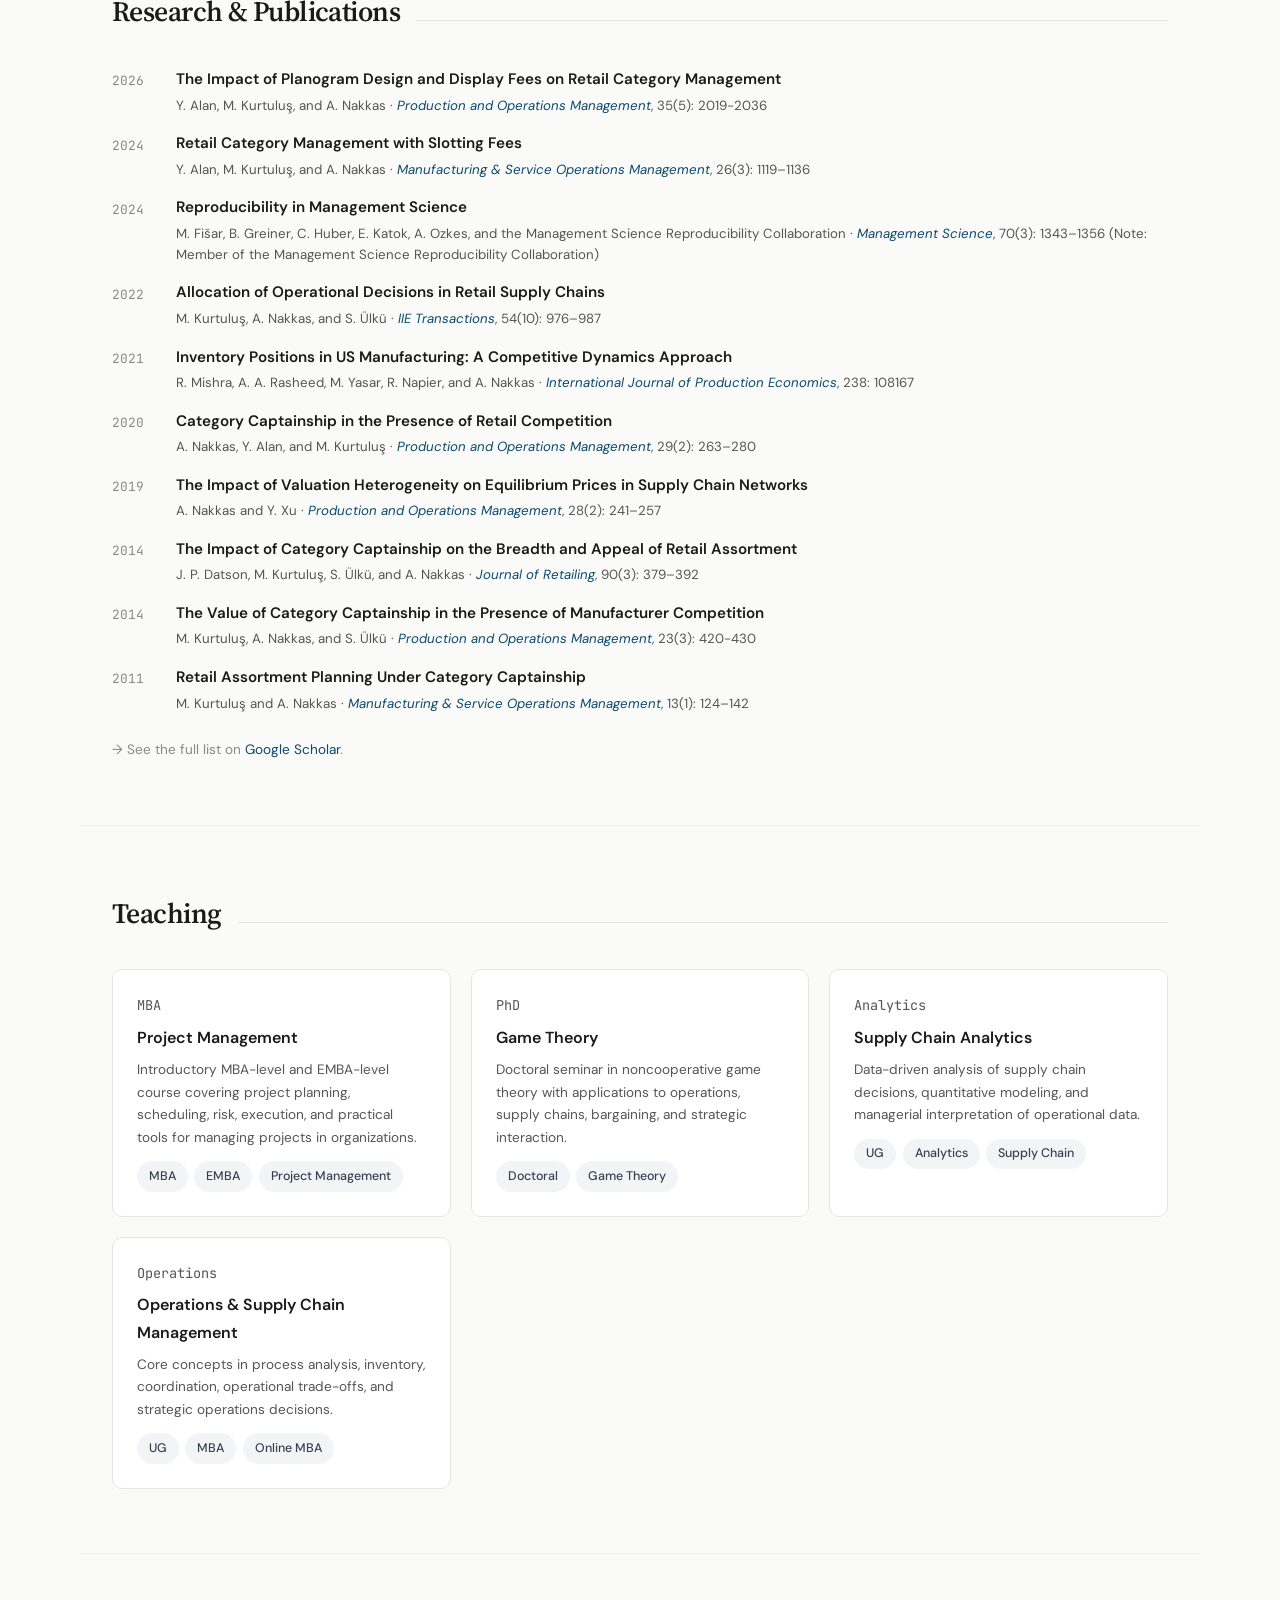
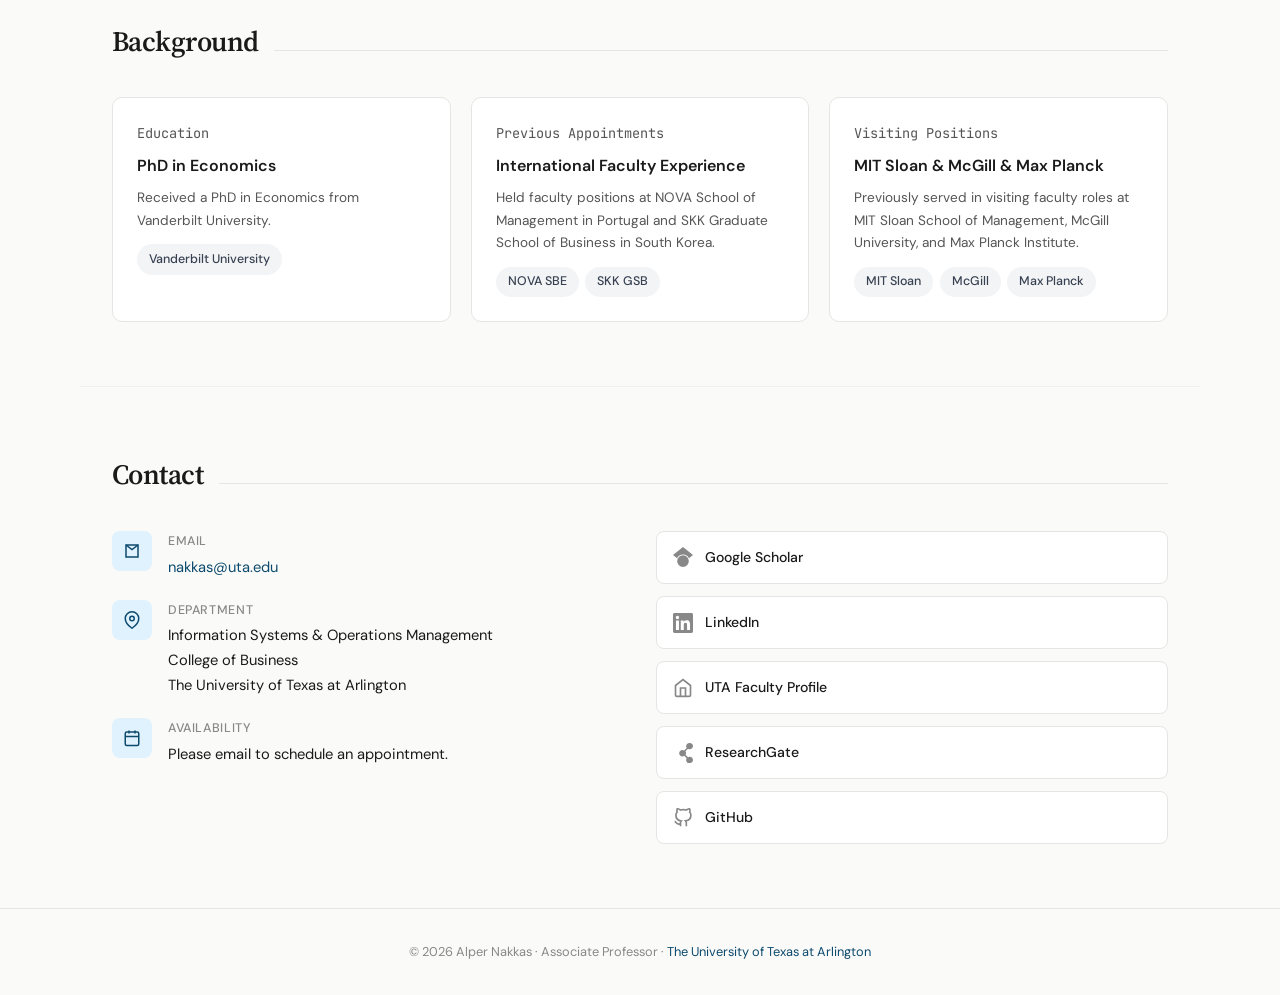
==== commit 6503300b: "Update index.html" ====
--- a/index.html
+++ b/index.html
@@ -449,8 +449,9 @@
             <a href="#" class="nav-logo">A<span>.</span> Nakkas</a>
             <div class="nav-links" id="navLinks">
                 <a href="#roles">Roles</a>
+                <a href="#vision">Research Vision</a>
                 <a href="#research">Research</a>
-                <a href="#streams">Research Streams</a>
+                <!-- <a href="#streams">Research Streams</a> -->
                 <a href="#teaching">Teaching</a>
                 <a href="#profile">Background</a>
                 <a href="games.html">Games</a> 
@@ -534,7 +535,7 @@
     </section>
 
         <!-- ═══ VISION ═══ -->
-    <section class="section fade-in" id="roles">
+    <section class="section fade-in" id="vision">
         <div class="section-header">
             <h2>Research Vision</h2>
             <div class="line"></div>
@@ -651,8 +652,8 @@
             <a href="https://scholar.google.com/citations?hl=en&user=ZWYSu2cAAAAJ" style="color:var(--accent); text-decoration:none;" target="_blank" rel="noopener">Google Scholar</a>.
     </section>
 
-    <!-- ═══ RESEARCH STREAMS ═══ -->
-    <section class="section fade-in" id="streams">
+   <!-- ═══ RESEARCH STREAMS ═══ -->
+   <!-- <section class="section fade-in" id="streams">
         <div class="section-header">
             <h2>Research Streams</h2>
             <div class="line"></div>
@@ -675,7 +676,7 @@
                 <p>How firms delegate decisions to AI systems and principal-agent dynamics between human managers and algorithmic agents.</p>
             </div>
         </div>
-    </section>
+    </section> -->
 
     <!-- ═══ TEACHING ═══ -->
     <section class="section fade-in" id="teaching">
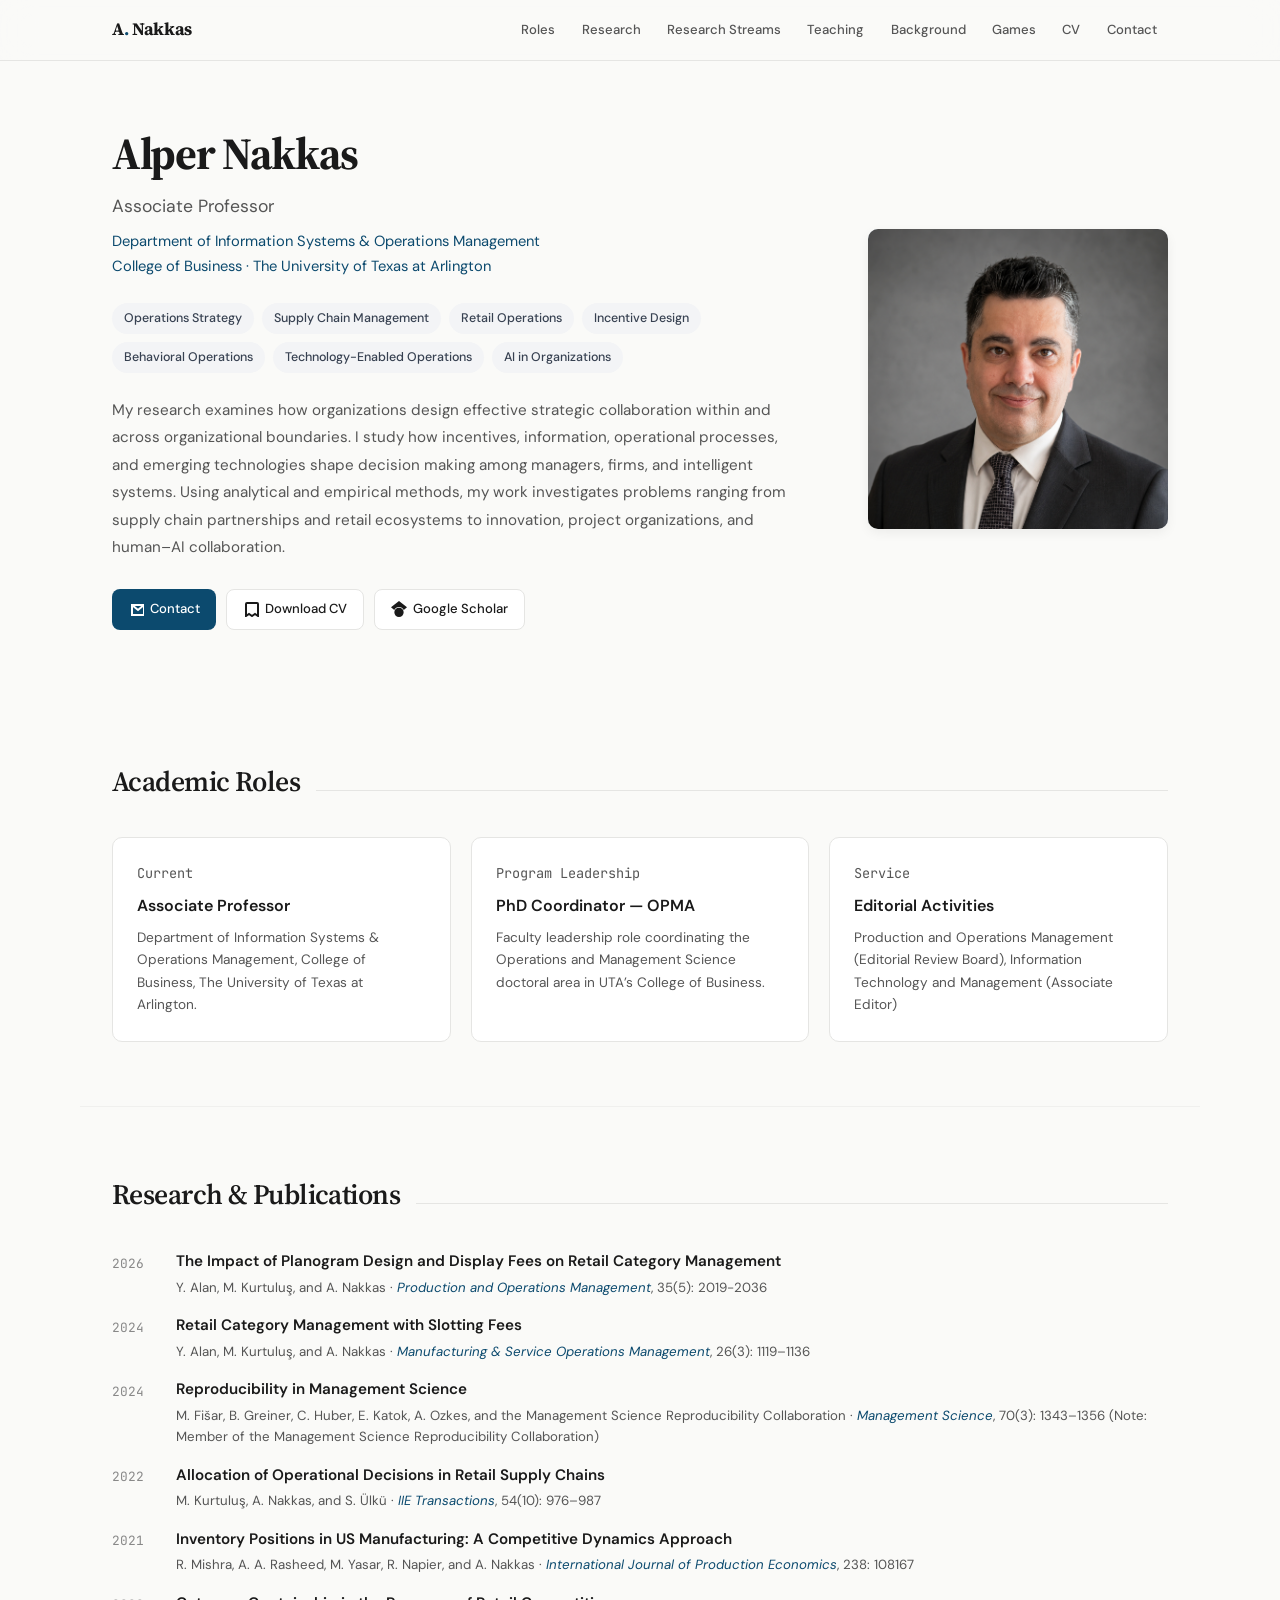
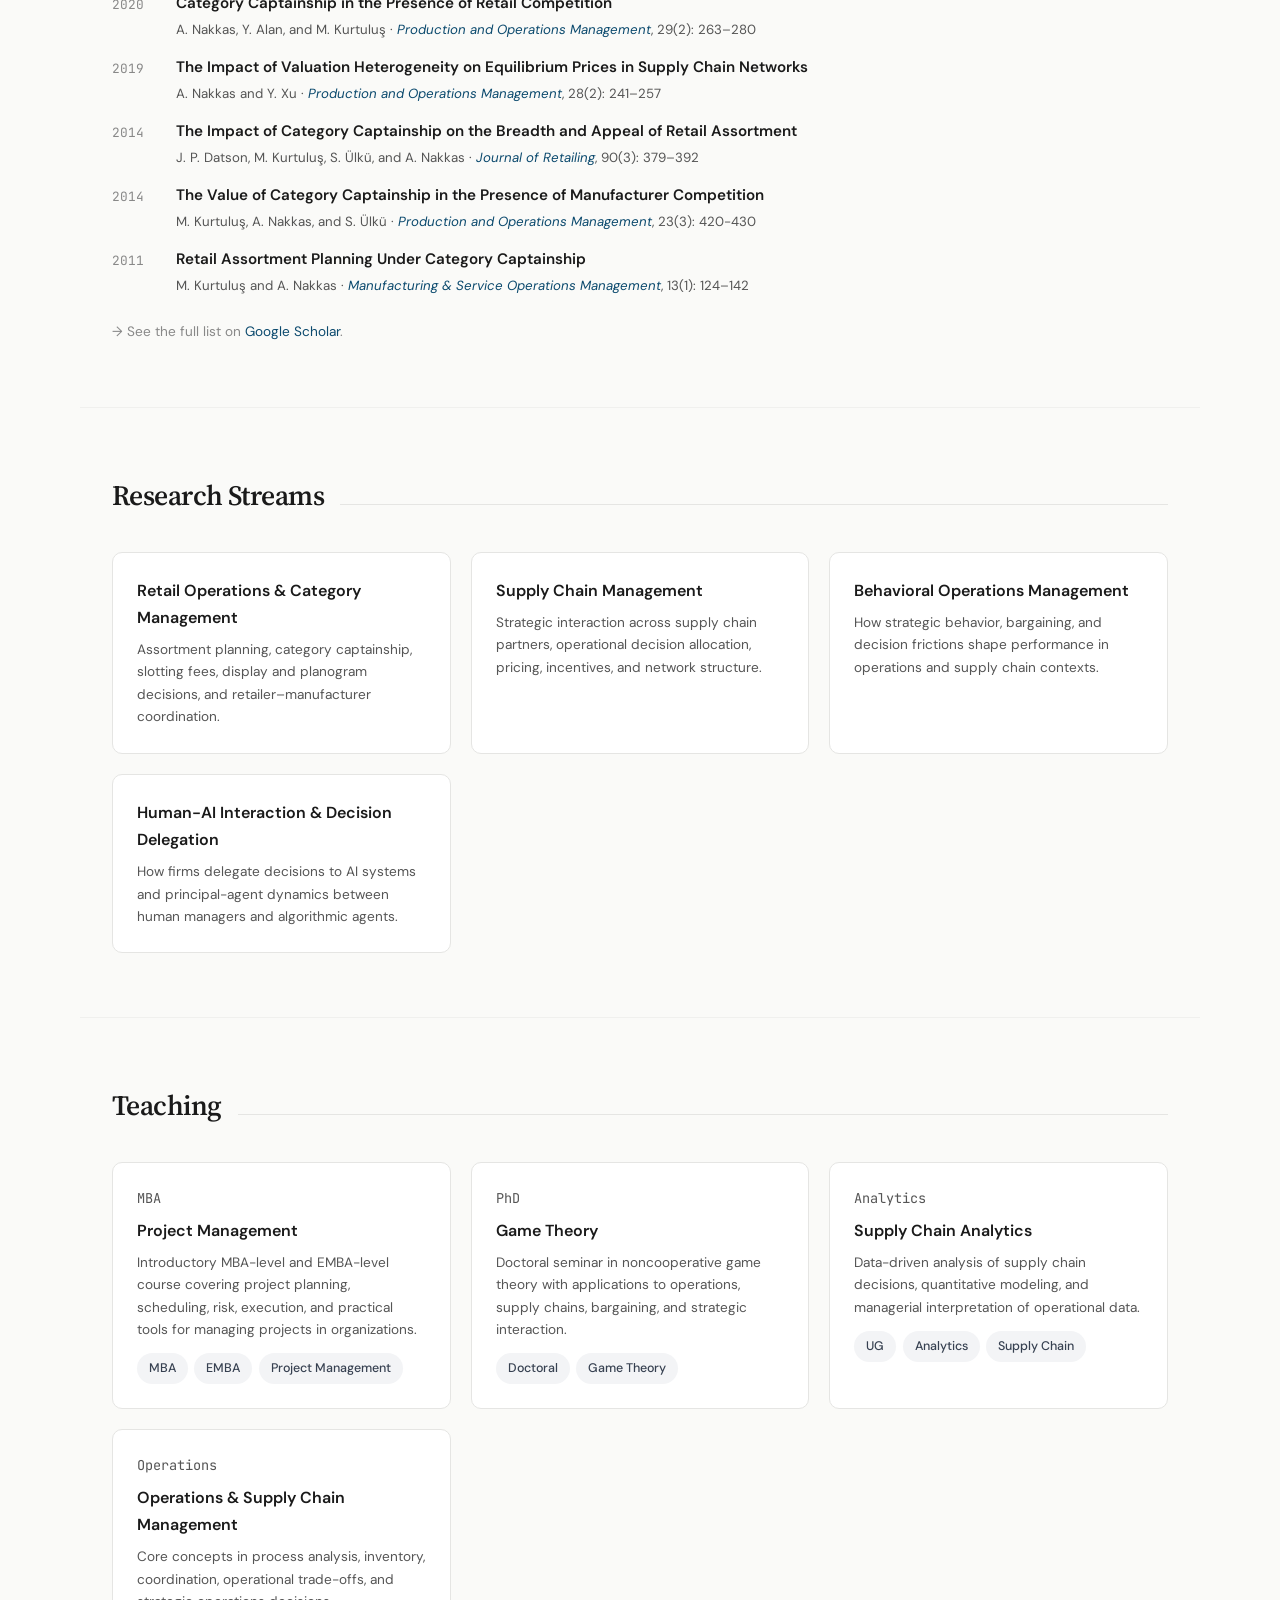
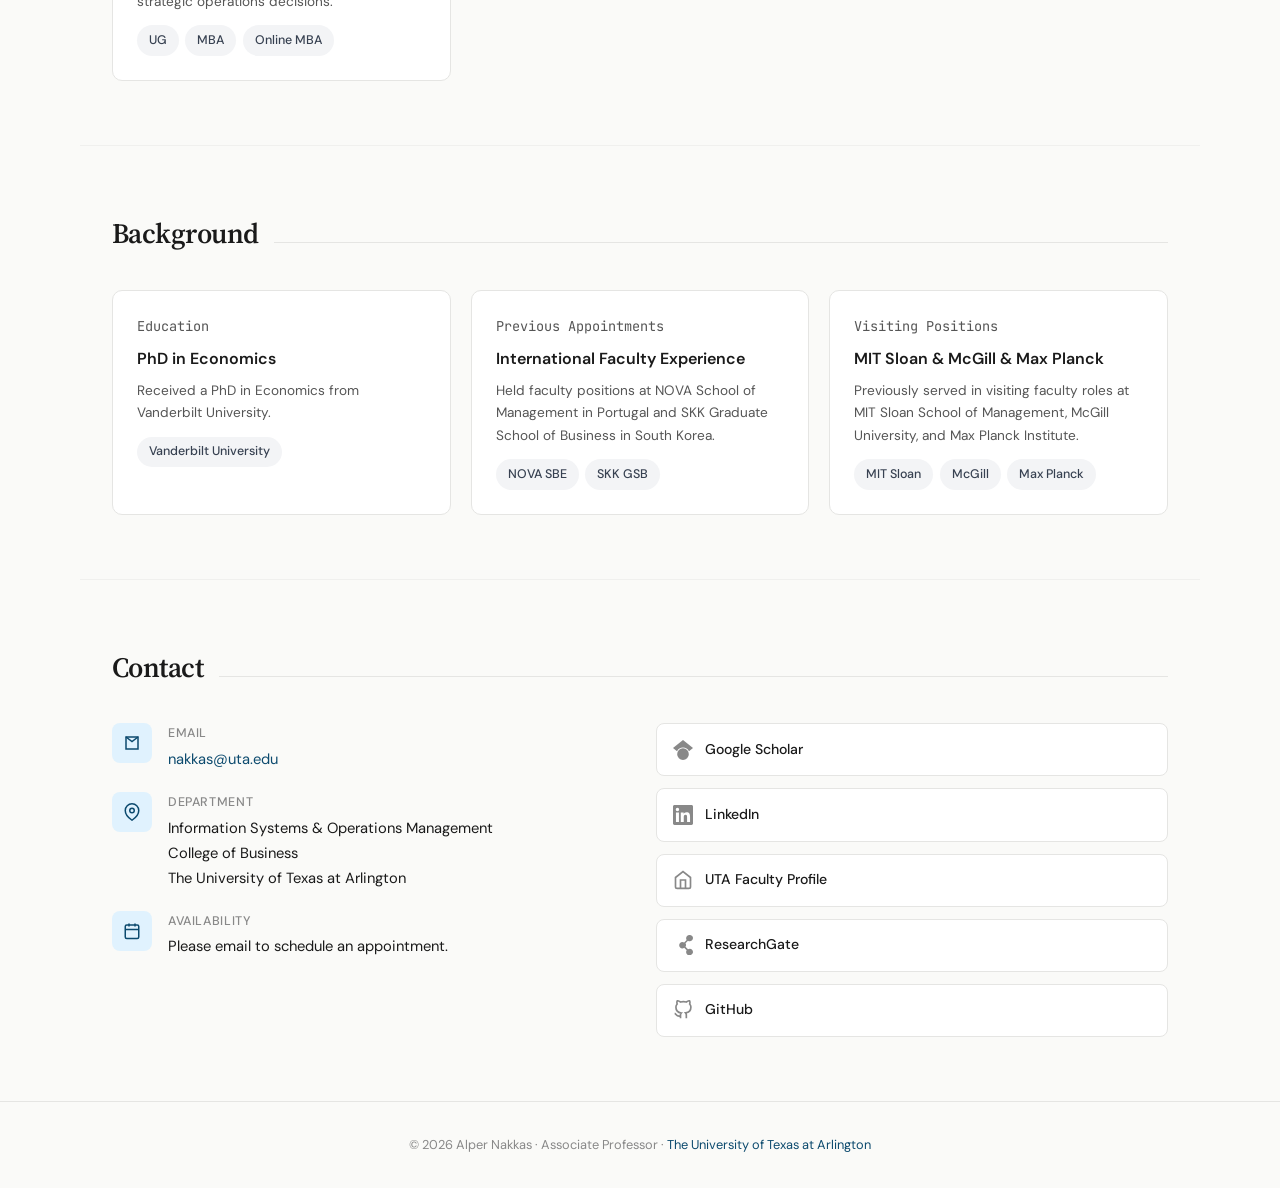
==== commit 02a99db4: "Update index.html" ====
--- a/index.html
+++ b/index.html
@@ -449,9 +449,9 @@
             <a href="#" class="nav-logo">A<span>.</span> Nakkas</a>
             <div class="nav-links" id="navLinks">
                 <a href="#roles">Roles</a>
-                <a href="#vision">Research Vision</a>
+                <!-- <a href="#vision">Research Vision</a> -->
                 <a href="#research">Research</a>
-                <!-- <a href="#streams">Research Streams</a> -->
+                <a href="#streams">Research Streams</a>
                 <a href="#teaching">Teaching</a>
                 <a href="#profile">Background</a>
                 <a href="games.html">Games</a> 
@@ -480,7 +480,7 @@
                 <span class="tag">Incentive Design</span>
                 <span class="tag">Behavioral Operations</span>
                 <span class="tag">Technology-Enabled Operations</span>
-                 <span class="tag">Artificial Intelligence in Organizations</span>
+                 <span class="tag">AI in Organizations</span>
             </div>
             <p class="hero-bio">
                My research examines how organizations design effective strategic collaboration within and across organizational boundaries. 
@@ -535,7 +535,7 @@
     </section>
 
         <!-- ═══ VISION ═══ -->
-    <section class="section fade-in" id="vision">
+    <!-- <section class="section fade-in" id="vision">
         <div class="section-header">
             <h2>Research Vision</h2>
             <div class="line"></div>
@@ -557,7 +557,7 @@
                 <p> · Business analytics · Empirical OM · Institutional environments · Technology-enabled operations </p>
             </div>
         </div>
-    </section>
+    </section> -->
     
     <!-- ═══ RESEARCH & PUBLICATIONS ═══ -->
     <section class="section fade-in" id="research">
@@ -653,7 +653,7 @@
     </section>
 
    <!-- ═══ RESEARCH STREAMS ═══ -->
-   <!-- <section class="section fade-in" id="streams">
+    <section class="section fade-in" id="streams">
         <div class="section-header">
             <h2>Research Streams</h2>
             <div class="line"></div>
@@ -676,7 +676,7 @@
                 <p>How firms delegate decisions to AI systems and principal-agent dynamics between human managers and algorithmic agents.</p>
             </div>
         </div>
-    </section> -->
+    </section> 
 
     <!-- ═══ TEACHING ═══ -->
     <section class="section fade-in" id="teaching">
